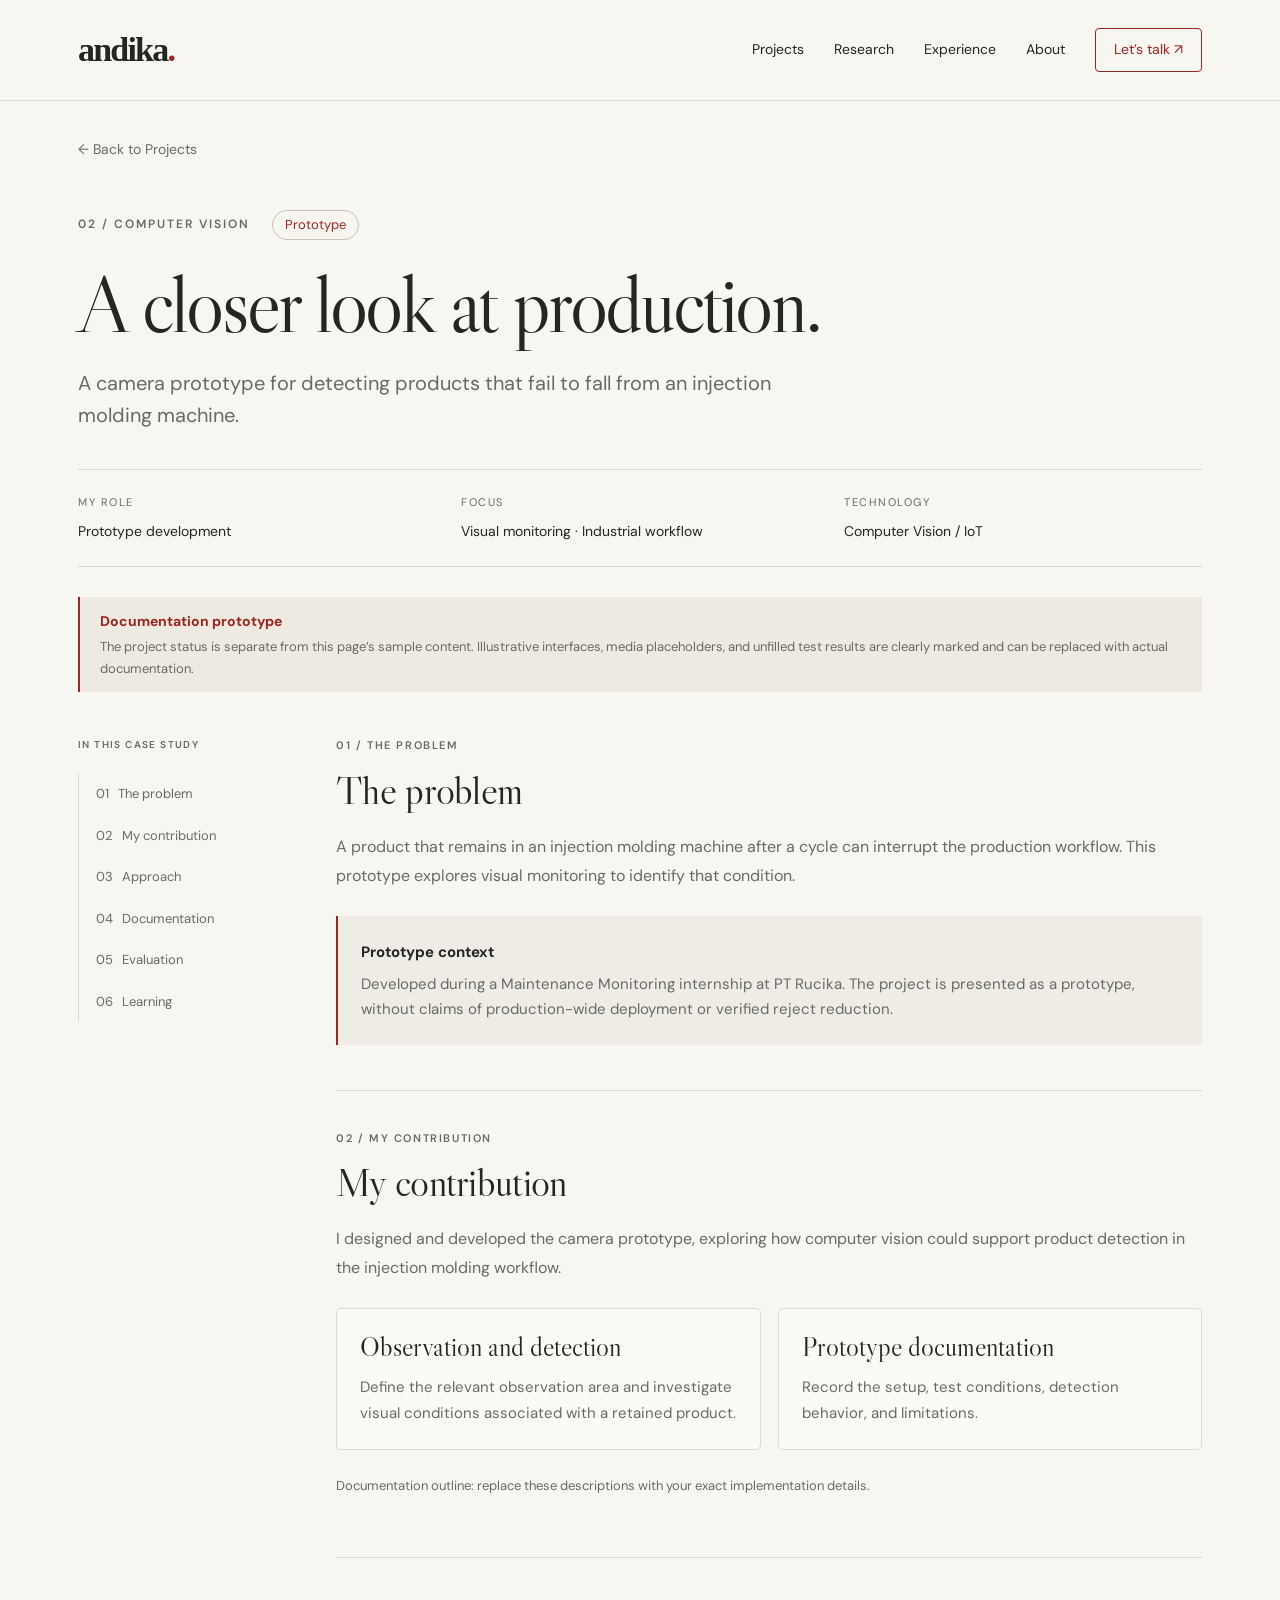
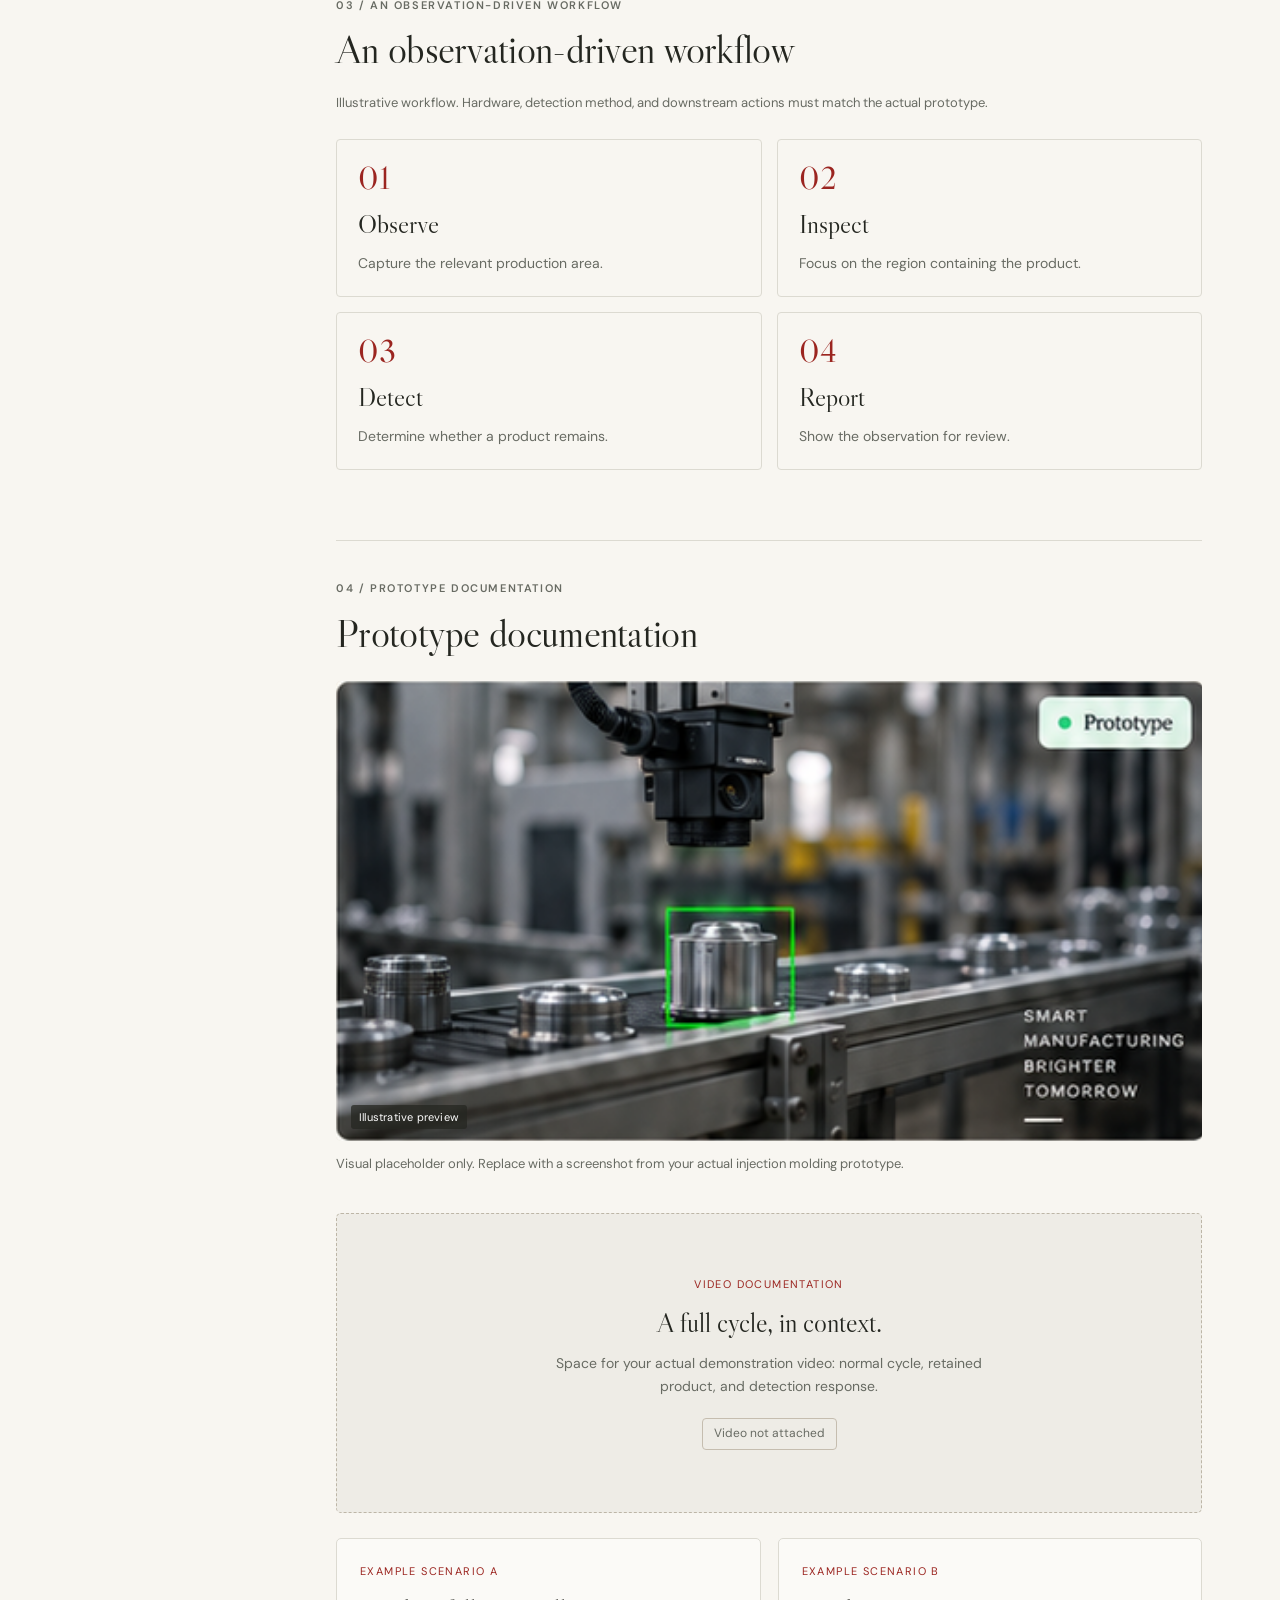
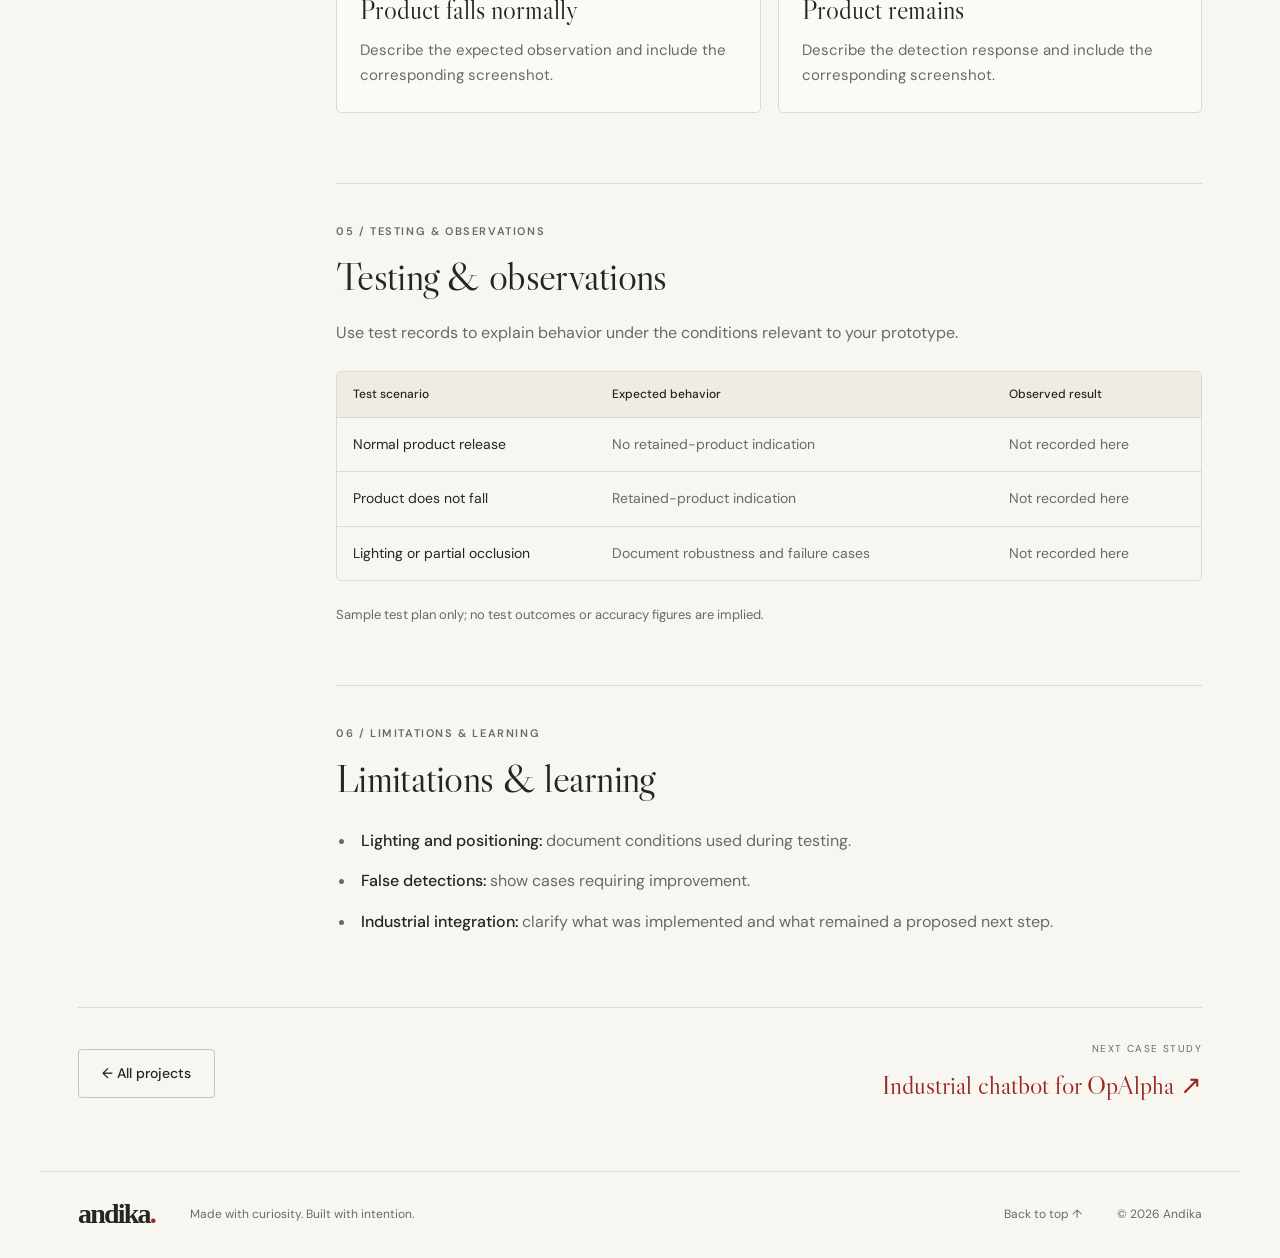
==== projects/injection-molding-vision/index.html @ 1d27e600 "first commit" ====
<!DOCTYPE html>
<html lang="en">

<head>
    <meta charset="utf-8">
    <meta name="viewport" content="width=device-width,initial-scale=1">
    <title>A closer look at production. — Andika</title>
    <meta name="description"
        content="A camera prototype for detecting products that fail to fall from an injection molding machine.">
    <meta name="theme-color" content="#f8f6f1">
    <link rel="icon" type="image/svg+xml"
        href="data:image/svg+xml,%3Csvg xmlns='http://www.w3.org/2000/svg' viewBox='0 0 40 40'%3E%3Crect width='40' height='40' rx='8' fill='%239b2520'/%3E%3Ctext x='10' y='30' font-family='Georgia' font-size='34' fill='%23fff'%3Ea%3C/text%3E%3C/svg%3E">
    <link rel="stylesheet" href="../../styles.css">
    <link rel="stylesheet" href="../../case-study.css">
    <script src="../../app.js" defer></script>
</head>

<body><a class="skip" href="#main">Skip to content</a>
    <div class="header-container" id="header-container">
        <header class="header"><a class="wordmark" href="../../index.html"
                aria-label="Andika home">andika<span>.</span></a><button class="menu-toggle" aria-expanded="false"
                aria-controls="navigation">Menu <span aria-hidden="true">☰</span></button>
            <nav id="navigation" aria-label="Main navigation"><a href="../../index.html#projects">Projects</a><a
                    href="../../index.html#research">Research</a><a href="../../index.html#experience">Experience</a><a
                    href="../../index.html#about">About</a><a class="nav-contact" href="../../index.html#contact">Let’s talk
                    ↗</a></nav>
        </header>
        <div class="scroll-progress" id="scroll-progress" aria-hidden="true"></div>
    </div>
    <main id="main">
        <div class="wrap case-hero"><a class="back-link" href="../../index.html#projects">← Back to Projects</a>
            <div class="case-category"><span class="eyebrow">02 / COMPUTER VISION</span><span
                    class="case-status">Prototype</span></div>
            <h1>A closer look at production.</h1>
            <p class="case-lead">A camera prototype for detecting products that fail to fall from an injection molding
                machine.</p>
            <dl class="case-facts">
                <div>
                    <dt>MY ROLE</dt>
                    <dd>Prototype development</dd>
                </div>
                <div>
                    <dt>FOCUS</dt>
                    <dd>Visual monitoring · Industrial workflow</dd>
                </div>
                <div>
                    <dt>TECHNOLOGY</dt>
                    <dd>Computer Vision / IoT</dd>
                </div>
            </dl>
            <aside class="prototype-notice"><strong>Documentation prototype</strong>
                <p>The project status is separate from this page’s sample content. Illustrative interfaces, media
                    placeholders, and unfilled test results are clearly marked and can be replaced with actual
                    documentation.</p>
            </aside>
        </div>
        <div class="wrap case-layout">
            <aside class="toc">
                <nav aria-label="On this page"><span class="eyebrow">IN THIS CASE STUDY</span><a href="#overview">01
                        &nbsp; The problem</a><a href="#contribution">02 &nbsp; My contribution</a><a
                        href="#approach">03 &nbsp; Approach</a><a href="#documentation">04 &nbsp; Documentation</a><a
                        href="#evaluation">05 &nbsp; Evaluation</a><a href="#learning">06 &nbsp; Learning</a></nav>
            </aside>
            <div class="case-content">
                <section class="case-section" id="overview">
                    <div class="eyebrow">01 / THE PROBLEM</div>
                    <h2>The problem</h2>
                    <p>A product that remains in an injection molding machine after a cycle can interrupt the production
                        workflow. This prototype explores visual monitoring to identify that condition.</p>
                    <div class="callout"><strong>Prototype context</strong>
                        <p>Developed during a Maintenance Monitoring internship at PT Rucika. The project is presented
                            as a prototype, without claims of production-wide deployment or verified reject reduction.
                        </p>
                    </div>
                </section>
                <section class="case-section" id="contribution">
                    <div class="eyebrow">02 / MY CONTRIBUTION</div>
                    <h2>My contribution</h2>
                    <p>I designed and developed the camera prototype, exploring how computer vision could support
                        product detection in the injection molding workflow.</p>
                    <div class="two-col">
                        <article class="note-card">
                            <h3>Observation and detection</h3>
                            <p>Define the relevant observation area and investigate visual conditions associated with a
                                retained product.</p>
                        </article>
                        <article class="note-card">
                            <h3>Prototype documentation</h3>
                            <p>Record the setup, test conditions, detection behavior, and limitations.</p>
                        </article>
                    </div>
                    <p class="sample-label">Documentation outline: replace these descriptions with your exact
                        implementation details.</p>
                </section>
                <section class="case-section" id="approach">
                    <div class="eyebrow">03 / AN OBSERVATION-DRIVEN WORKFLOW</div>
                    <h2>An observation-driven workflow</h2>
                    <p class="sample-label">Illustrative workflow. Hardware, detection method, and downstream actions
                        must match the actual prototype.</p>
                    <ol class="flow">
                        <li><span class="step-number">01</span>
                            <h3>Observe</h3>
                            <p>Capture the relevant production area.</p>
                        </li>
                        <li><span class="step-number">02</span>
                            <h3>Inspect</h3>
                            <p>Focus on the region containing the product.</p>
                        </li>
                        <li><span class="step-number">03</span>
                            <h3>Detect</h3>
                            <p>Determine whether a product remains.</p>
                        </li>
                        <li><span class="step-number">04</span>
                            <h3>Report</h3>
                            <p>Show the observation for review.</p>
                        </li>
                    </ol>
                </section>
                <section class="case-section" id="documentation">
                    <div class="eyebrow">04 / PROTOTYPE DOCUMENTATION</div>
                    <h2>Prototype documentation</h2>
                    <figure class="vision-figure">
                        <div class="project-art">
                            <div class="image-window vision-window"><img src="../../assets/project-preview.png"
                                    alt="Illustrative industrial camera scene, not the actual prototype" loading="lazy">
                            </div><span class="art-note">Illustrative preview</span>
                        </div>
                        <figcaption>Visual placeholder only. Replace with a screenshot from your actual injection
                            molding prototype.</figcaption>
                    </figure>
                    <!-- EDIT: Replace the video placeholder with <video class="actual-media" controls preload="metadata" poster="../../assets/projects/vision/poster.webp"><source src="../../assets/projects/vision/demo.mp4" type="video/mp4"></video> and a written summary. -->
                    <div class="media-placeholder video-placeholder"><span class="slot-label">VIDEO DOCUMENTATION</span>
                        <h3>A full cycle, in context.</h3>
                        <p>Space for your actual demonstration video: normal cycle, retained product, and detection
                            response.</p><span class="placeholder-state">Video not attached</span>
                    </div>
                    <div class="two-col">
                        <article class="note-card"><span class="slot-label">EXAMPLE SCENARIO A</span>
                            <h3>Product falls normally</h3>
                            <p>Describe the expected observation and include the corresponding screenshot.</p>
                        </article>
                        <article class="note-card"><span class="slot-label">EXAMPLE SCENARIO B</span>
                            <h3>Product remains</h3>
                            <p>Describe the detection response and include the corresponding screenshot.</p>
                        </article>
                    </div>
                </section>
                <section class="case-section" id="evaluation">
                    <div class="eyebrow">05 / TESTING & OBSERVATIONS</div>
                    <h2>Testing & observations</h2>
                    <p>Use test records to explain behavior under the conditions relevant to your prototype.</p>
                    <div class="table-scroll" tabindex="0" role="region" aria-label="Documentation table">
                        <table>
                            <thead>
                                <tr>
                                    <th scope="col">Test scenario</th>
                                    <th scope="col">Expected behavior</th>
                                    <th scope="col">Observed result</th>
                                </tr>
                            </thead>
                            <tbody>
                                <tr>
                                    <td>Normal product release</td>
                                    <td>No retained-product indication</td>
                                    <td>Not recorded here</td>
                                </tr>
                                <tr>
                                    <td>Product does not fall</td>
                                    <td>Retained-product indication</td>
                                    <td>Not recorded here</td>
                                </tr>
                                <tr>
                                    <td>Lighting or partial occlusion</td>
                                    <td>Document robustness and failure cases</td>
                                    <td>Not recorded here</td>
                                </tr>
                            </tbody>
                        </table>
                    </div>
                    <p class="sample-label">Sample test plan only; no test outcomes or accuracy figures are implied.</p>
                </section>
                <section class="case-section" id="learning">
                    <div class="eyebrow">06 / LIMITATIONS & LEARNING</div>
                    <h2>Limitations & learning</h2>
                    <ul class="editorial-list">
                        <li><strong>Lighting and positioning:</strong> document conditions used during testing.</li>
                        <li><strong>False detections:</strong> show cases requiring improvement.</li>
                        <li><strong>Industrial integration:</strong> clarify what was implemented and what remained a
                            proposed next step.</li>
                    </ul>
                </section>
            </div>
        </div>
        <div class="wrap">
            <div class="case-end"><a class="button secondary" href="../../index.html#projects">← All projects</a><a
                    class="next-project" href="../opalpha-chatbot/index.html"><span>NEXT CASE
                        STUDY</span><strong>Industrial chatbot for OpAlpha ↗</strong></a></div>
        </div>
    </main>
    <footer class="footer wrap"><a class="wordmark" href="../../index.html">andika<span>.</span></a>
        <p>Made with curiosity. Built with intention.</p><a href="#main">Back to top ↑</a><span>© 2026 Andika</span>
    </footer>
</body>

</html>
---- styles.css ----
@import url('https://fonts.googleapis.com/css2?family=DM+Sans:wght@400;450;500;550;600;650;700&family=Libre+Caslon+Display&display=swap');

:root {
    --bg: #f8f6f1;
    --ink: #242620;
    --muted: #686b63;
    --red: #9b2520;
    --line: #dcdad1;
    --serif: 'Libre Caslon Display', Georgia, serif;
    --sans: 'DM Sans', Arial, sans-serif;
}

* {
    box-sizing: border-box;
}

html {
    scroll-behavior: smooth;
    scroll-padding-top: 110px;
}

body {
    margin: 0;
    background: var(--bg);
    color: var(--ink);
    font-family: var(--sans);
    font-size: 16px;
    line-height: 1.65;
}

a {
    color: inherit;
    text-decoration: none;
}

button {
    font: inherit;
    color: inherit;
    cursor: pointer;
}

button,
a {
    -webkit-tap-highlight-color: transparent;
}

button:focus-visible,
a:focus-visible {
    outline: 2px solid var(--red);
    outline-offset: 6px;
}

button:disabled {
    cursor: default;
}

::selection {
    background: #ead0c8;
}

.wrap,
.header {
    max-width: 1200px;
    margin: auto;
    padding-left: 38px;
    padding-right: 38px;
}

.header-container {
    position: sticky;
    top: 0;
    z-index: 100;
    width: 100%;
    background: rgba(248, 246, 241, 0.92);
    backdrop-filter: blur(16px);
    -webkit-backdrop-filter: blur(16px);
    border-bottom: 1px solid var(--line);
    transition: background-color 0.3s ease, box-shadow 0.3s ease;
}

.header-container.is-scrolled {
    background: rgba(248, 246, 241, 0.97);
    box-shadow: 0 4px 20px rgba(36, 38, 32, 0.05);
}

.scroll-progress {
    position: absolute;
    bottom: -1px;
    left: 0;
    height: 2px;
    background: var(--red);
    width: 0%;
    transition: width 0.1s cubic-bezier(0.1, 0.9, 0.2, 1);
    pointer-events: none;
    z-index: 101;
}

.header {
    height: 100px;
    display: flex;
    align-items: center;
    justify-content: space-between;
}

.wordmark {
    font-family: Georgia, serif;
    font-weight: 700;
    font-size: 34px;
    line-height: 1;
    letter-spacing: -1.8px;
    transition: opacity 0.2s ease;
}

.wordmark:hover {
    opacity: 0.85;
}

.wordmark span {
    color: var(--red);
}

nav {
    display: flex;
    align-items: center;
    gap: 30px;
    font-size: 14px;
}

nav a {
    position: relative;
    transition: color 0.25s ease;
}

nav a:not(.nav-contact)::after {
    content: '';
    position: absolute;
    bottom: -6px;
    left: 0;
    width: 0;
    height: 2px;
    background: var(--red);
    transition: width 0.3s cubic-bezier(0.16, 1, 0.3, 1);
    pointer-events: none;
}

nav a:not(.nav-contact):hover,
nav a:not(.nav-contact).active {
    color: var(--red);
}

nav a:not(.nav-contact):hover::after,
nav a:not(.nav-contact).active::after {
    width: 100%;
}

.nav-contact {
    border: 1px solid var(--red);
    color: var(--red);
    padding: 9px 18px;
    border-radius: 4px;
    transition: background-color 0.25s ease, color 0.25s ease, transform 0.2s ease;
}

.nav-contact:hover {
    background: rgba(155, 37, 32, 0.08);
}

.nav-contact.active {
    background: var(--red);
    color: #fff;
}

.nav-contact span {
    margin-left: 15px;
    display: inline-block;
    transition: transform 0.2s ease;
}

.nav-contact:hover span {
    transform: translate(2px, -2px);
}

.menu-toggle {
    display: none;
}

.hero {
    padding-top: 90px;
    padding-bottom: 0;
    position: relative;
    overflow: hidden;
}

.hero::before {
    content: '';
    position: absolute;
    top: -20%;
    right: -10%;
    width: 650px;
    height: 650px;
    background: radial-gradient(circle, rgba(155, 37, 32, 0.045) 0%, rgba(240, 236, 226, 0.45) 45%, transparent 70%);
    filter: blur(45px);
    pointer-events: none;
    z-index: -1;
    animation: ambientFloat 14s ease-in-out infinite alternate;
}

@keyframes ambientFloat {
    0% {
        transform: translate(0, 0) scale(1);
    }
    50% {
        transform: translate(-35px, 25px) scale(1.08);
    }
    100% {
        transform: translate(25px, -20px) scale(0.95);
    }
}

.eyebrow {
    font-size: 12px;
    font-weight: 600;
    letter-spacing: 2px;
    display: flex;
    align-items: center;
    gap: 20px;
    line-height: 1.6;
    color: var(--muted);
}

.eyebrow i {
    display: block;
    width: 0;
    height: 1px;
    background: var(--red);
    transition: width 0.8s cubic-bezier(0.16, 1, 0.3, 1) 0.15s;
}

.hero .eyebrow i,
.is-visible .eyebrow i,
.section-arrived .eyebrow i {
    width: 65px;
}

@keyframes heroEntrance {
    from {
        opacity: 0;
        transform: translateY(18px);
    }
    to {
        opacity: 1;
        transform: translateY(0);
    }
}

.hero .eyebrow {
    animation: heroEntrance 0.75s cubic-bezier(0.16, 1, 0.3, 1) 0.05s both;
}

.hero h1 {
    animation: heroEntrance 0.85s cubic-bezier(0.16, 1, 0.3, 1) 0.15s both;
}

.hero .intro {
    animation: heroEntrance 0.85s cubic-bezier(0.16, 1, 0.3, 1) 0.28s both;
}

.hero .hero-actions {
    animation: heroEntrance 0.85s cubic-bezier(0.16, 1, 0.3, 1) 0.38s both;
}

.hero .hero-foot {
    animation: heroEntrance 0.85s cubic-bezier(0.16, 1, 0.3, 1) 0.48s both;
}

h1,
h2,
h3,
p {
    margin: 0;
}

h1,
h2,
h3 {
    font-family: var(--serif);
    font-weight: 400;
    line-height: 1.05;
}

h1 {
    font-size: clamp(56px, 6.9vw, 88px);
    letter-spacing: -2.7px;
    margin: 25px 0 24px;
}

em {
    font-style: normal;
    color: var(--red);
}

.intro {
    font-size: 19px;
    color: var(--muted);
    line-height: 1.65;
    max-width: 630px;
}

.hero-actions {
    display: flex;
    gap: 15px;
    margin-top: 31px;
}

.button {
    display: inline-flex;
    justify-content: center;
    align-items: center;
    gap: 29px;
    min-height: 49px;
    padding: 10px 23px;
    border-radius: 4px;
    font-size: 14px;
    font-weight: 500;
    transition: background 0.18s, transform 0.18s, box-shadow 0.25s ease;
    border: 1px solid var(--red);
}

.button span {
    display: inline-block;
    transition: transform 0.25s cubic-bezier(0.16, 1, 0.3, 1);
}

.button:hover span {
    transform: translate(3px, -3px);
}

.primary {
    color: #fff;
    background: var(--red);
}

.primary:hover {
    background: #7d1b17;
    transform: translateY(-2px);
    box-shadow: 0 8px 24px rgba(155, 37, 32, 0.3);
}

.secondary {
    border-color: #c7c4b9;
    background: transparent;
}

.secondary:hover {
    background: #eeebe3;
}

.hero-foot {
    display: flex;
    align-items: center;
    justify-content: space-between;
    font-size: 12px;
    color: var(--muted);
    border-bottom: 1px solid var(--line);
    margin-top: 78px;
    padding-bottom: 21px;
    gap: 20px;
}

.hero-foot b {
    color: var(--red);
    padding: 0 10px;
}

.hero-foot a {
    color: var(--ink);
}

.scroll-explore {
    display: inline-flex;
    align-items: center;
    gap: 6px;
    transition: opacity 0.35s ease, color 0.2s ease;
}

.scroll-explore:hover {
    color: var(--red);
}

.explore-arrow {
    display: inline-block;
    animation: exploreBob 2s cubic-bezier(0.4, 0, 0.2, 1) infinite;
}

@keyframes exploreBob {
    0%, 100% {
        transform: translateY(0);
    }
    50% {
        transform: translateY(4px);
    }
}

.scroll-explore.is-hidden {
    opacity: 0;
    pointer-events: none;
}

.section {
    padding-top: 82px;
    padding-bottom: 82px;
    transition: background-color 0.4s ease;
}

/* Scroll Reveal & Section Transitions */
.reveal-init .reveal-section {
    opacity: 0;
    transform: translateY(28px);
    transition: opacity 0.8s cubic-bezier(0.16, 1, 0.3, 1),
                transform 0.8s cubic-bezier(0.16, 1, 0.3, 1);
    will-change: opacity, transform;
}

.reveal-init .reveal-section.is-visible {
    opacity: 1;
    transform: translateY(0);
}

.reveal-init .reveal-item {
    opacity: 0;
    transform: translateY(22px);
    transition: opacity 0.75s cubic-bezier(0.16, 1, 0.3, 1),
                transform 0.75s cubic-bezier(0.16, 1, 0.3, 1);
    will-change: opacity, transform;
}

.reveal-init .is-visible .reveal-item,
.reveal-init .reveal-item.is-visible {
    opacity: 1;
    transform: translateY(0);
}

.reveal-init .delay-1 { transition-delay: 0.08s; }
.reveal-init .delay-2 { transition-delay: 0.16s; }
.reveal-init .delay-3 { transition-delay: 0.24s; }
.reveal-init .delay-4 { transition-delay: 0.32s; }
.reveal-init .delay-5 { transition-delay: 0.40s; }

/* Section Arrival Highlight Animation */
@keyframes sectionTargetPulse {
    0% {
        box-shadow: 0 0 0 0 rgba(155, 37, 32, 0.2);
    }
    30% {
        box-shadow: 0 0 0 10px rgba(155, 37, 32, 0.08);
    }
    100% {
        box-shadow: 0 0 0 20px transparent;
    }
}

.section-arrived {
    animation: sectionTargetPulse 1.2s cubic-bezier(0.16, 1, 0.3, 1) forwards;
    border-radius: 8px;
}

.section-arrived .section-heading h2 {
    animation: headingGlow 1.2s cubic-bezier(0.16, 1, 0.3, 1) forwards;
}

@keyframes headingGlow {
    0% {
        color: var(--red);
    }
    100% {
        color: inherit;
    }
}

.section-heading {
    display: flex;
    justify-content: space-between;
    align-items: flex-end;
    gap: 30px;
    margin-bottom: 30px;
}

.section-heading .eyebrow {
    margin-bottom: 13px;
}

.section-heading h2 {
    font-size: 46px;
    letter-spacing: -0.8px;
    transition: color 0.3s ease;
}

.section-heading > p {
    font-size: 14px;
    color: var(--muted);
    line-height: 1.65;
}

.project {
    border: 1px solid #d6d3c9;
    border-radius: 7px;
    overflow: hidden;
    background: #fbfaf7;
    transition: transform 0.35s cubic-bezier(0.16, 1, 0.3, 1),
                box-shadow 0.35s cubic-bezier(0.16, 1, 0.3, 1),
                border-color 0.25s ease;
    transform-style: preserve-3d;
    will-change: transform;
}

.project:hover {
    box-shadow: 0 16px 36px rgba(36, 38, 32, 0.09);
    border-color: #beb8ab;
}

.featured {
    display: grid;
    grid-template-columns: 1.2fr 1fr;
    min-height: 370px;
}

.project-art {
    position: relative;
    background: #e9e4d9;
    overflow: hidden;
}

.featured .project-art {
    min-height: 100%;
}

.image-window {
    position: relative;
    overflow: hidden;
    width: 100%;
    height: 100%;
}

.image-window img {
    position: absolute;
    max-width: none;
    display: block;
}

.story-window {
    aspect-ratio: 577/257;
}

.story-window img {
    width: 189.43%;
    left: -9.53%;
    top: -202.72%;
}

.featured .story-window {
    height: 100%;
    aspect-ratio: auto;
}

.featured .story-window img {
    height: 560%;
    width: auto;
    left: 50%;
    transform: translateX(-52.7%);
    top: -202.72%;
}

.vision-window {
    aspect-ratio: 469/249;
}

.vision-window img {
    width: 233.05%;
    left: -119.4%;
    top: -320.08%;
}

.art-note {
    position: absolute;
    left: 15px;
    bottom: 12px;
    padding: 3px 8px;
    border-radius: 3px;
    background: #242620b8;
    color: #fff;
    font-size: 11px;
    letter-spacing: 0.2px;
}

.project-content {
    padding: 28px;
}

.featured .project-content {
    padding: 40px;
    display: flex;
    flex-direction: column;
    align-items: flex-start;
    justify-content: center;
}

.project-content .eyebrow {
    font-size: 11px;
    letter-spacing: 1.7px;
}

.project h3 {
    font-size: 34px;
    letter-spacing: -0.7px;
    margin: 15px 0 12px;
}

.featured h3 {
    font-size: 52px;
    line-height: 0.99;
    margin: 18px 0;
}

.project p {
    font-size: 15px;
    color: var(--muted);
    line-height: 1.65;
}

.tags {
    display: flex;
    gap: 7px;
    flex-wrap: wrap;
}

.tags span {
    border: 1px solid var(--line);
    border-radius: 20px;
    font-size: 12px;
    padding: 3px 11px;
    white-space: normal;
    transition: border-color 0.2s ease, background-color 0.2s ease, color 0.2s ease, transform 0.2s ease;
}

.tags span:hover {
    border-color: var(--red);
    color: var(--red);
    background: rgba(155, 37, 32, 0.04);
    transform: translateY(-1px);
}

.featured .tags {
    margin-top: 23px;
}

.text-link {
    display: inline-flex;
    align-items: center;
    gap: 24px;
    color: var(--red);
    font-weight: 500;
    font-size: 14px;
    border: 0;
    padding: 0;
    background: none;
    transition: color 0.2s ease;
}

.text-link span {
    display: inline-block;
    transition: transform 0.25s cubic-bezier(0.16, 1, 0.3, 1);
}

.text-link:hover span {
    transform: translate(3px, -3px);
}

.text-link:hover {
    text-decoration: underline;
    text-underline-offset: 5px;
}

.featured .text-link {
    margin-top: 30px;
}

.project-grid {
    display: grid;
    grid-template-columns: 1fr 1fr;
    gap: 20px;
    margin-top: 20px;
}

.project-grid .project {
    display: flex;
    flex-direction: column;
}

.project-grid .project-art,
.chat-preview {
    height: 260px;
}

.project-grid .project-content {
    flex: 1;
    display: flex;
    flex-direction: column;
}

.project-grid h3 {
    font-size: 32px;
}

.card-bottom {
    display: flex;
    align-items: center;
    justify-content: space-between;
    gap: 10px;
    margin-top: auto;
    padding-top: 22px;
    flex-wrap: wrap;
    row-gap: 15px;
}

.card-bottom .text-link {
    white-space: nowrap;
    font-size: 13px;
}

.badge {
    position: absolute;
    top: 16px;
    right: 16px;
    background: var(--bg);
    border-radius: 4px;
    padding: 4px 11px;
    font-size: 12px;
}

.icon-link {
    background: none;
    border: 1px solid var(--line);
    border-radius: 50%;
    width: 35px;
    height: 35px;
    color: var(--red);
    font-size: 22px;
    flex-shrink: 0;
    transition: background 0.2s ease;
}

.icon-link:hover {
    background: #eee9df;
}

.chat-preview {
    background: #eeebe4;
    padding: 27px;
    display: flex;
    flex-direction: column;
}

.chat-header {
    display: flex;
    gap: 9px;
    align-items: center;
    font-size: 12px;
}

.mini-mark {
    font: 700 22px Georgia, serif;
    color: var(--red);
}

.planned-pill {
    margin-left: auto;
    border: 1px solid #c9c4b9;
    padding: 1px 8px;
    border-radius: 4px;
    font-size: 11px;
    color: var(--muted);
}

.chat-question {
    align-self: flex-end;
    background: var(--red);
    color: white;
    border-radius: 8px 8px 2px 8px;
    padding: 10px 14px;
    font-size: 13px;
    margin-top: 25px;
}

.chat-answer {
    display: flex;
    gap: 12px;
    margin-top: 15px;
    align-items: flex-start;
}

.chat-answer p {
    background: #faf9f5;
    font-size: 13px;
    padding: 10px 12px;
    border-radius: 2px 8px 8px 8px;
    color: var(--muted);
}

.chat-bottom {
    font-size: 12px;
    color: var(--muted);
    border-top: 1px solid #d6d0c6;
    margin-top: auto;
    padding-top: 13px;
    display: flex;
    justify-content: space-between;
}

.coming-soon {
    font-size: 12px;
    color: var(--muted);
}

/* OpAlpha card specifics & micro-interactions */
.opalpha-card {
    cursor: pointer;
}

.opalpha-card .mini-mark {
    font: 600 15px var(--sans);
}

.opalpha-card .chat-question {
    transition: transform 0.3s cubic-bezier(0.16, 1, 0.3, 1);
}

.opalpha-card:hover .chat-question {
    transform: translateY(-2px);
}

.opalpha-card .chat-answer p {
    transition: transform 0.35s cubic-bezier(0.16, 1, 0.3, 1) 0.05s,
                box-shadow 0.35s ease 0.05s,
                background-color 0.3s ease;
}

.opalpha-card:hover .chat-answer p {
    transform: translateY(-2px);
    box-shadow: 0 4px 14px rgba(36, 38, 32, 0.07);
    background: #fff;
}

.opalpha-card .chat-answer small {
    font-size: 10px;
}

.opalpha-card .chat-bottom {
    font-size: 10px;
}

.opalpha-card .chat-header {
    gap: 7px;
}

.opalpha-card .planned-pill {
    font-size: 10px;
    transition: background-color 0.2s ease, border-color 0.2s ease, color 0.2s ease;
}

.opalpha-card:hover .planned-pill {
    background: rgba(155, 37, 32, 0.08);
    border-color: var(--red);
    color: var(--red);
}

.opalpha-card .chat-header > span:nth-child(2) {
    font-size: 11px;
}

.research-section {
    background: #eeece5;
    border-top: 1px solid var(--line);
    border-bottom: 1px solid var(--line);
}

.count-label {
    font-size: 12px;
    color: var(--muted);
    border: 1px solid #cbc7bb;
    padding: 4px 12px;
    border-radius: 20px;
}

.paper {
    display: flex;
    gap: 36px;
    margin-top: 38px;
    transition: transform 0.3s cubic-bezier(0.16, 1, 0.3, 1);
}

.paper:hover {
    transform: translateY(-2px);
}

.paper-index {
    font: 54px var(--serif);
    color: var(--red);
    width: 82px;
    flex-shrink: 0;
    border-right: 1px solid #d3cec3;
}

.paper-index span {
    display: block;
    font: 12px var(--sans);
    color: var(--muted);
    margin-top: 12px;
    letter-spacing: 1px;
}

.paper-content {
    flex: 1;
    min-width: 0;
}

.paper-meta {
    color: var(--red);
    font-size: 14px;
    font-weight: 600;
    display: flex;
    gap: 22px;
    align-items: center;
}

.paper-meta span {
    font-size: 10px;
    letter-spacing: 1.6px;
    color: var(--muted);
    font-weight: 400;
}

.paper h3 {
    font-size: 35px;
    line-height: 1.17;
    max-width: 830px;
    margin: 16px 0;
}

.authors {
    font-size: 13px;
    color: var(--muted);
}

.authors strong {
    font-weight: 500;
    color: var(--ink);
}

.contribution {
    margin: 25px 0;
    display: flex;
    gap: 25px;
    padding-left: 20px;
    position: relative;
}

.contribution::before {
    content: '';
    position: absolute;
    left: 0;
    top: 0;
    width: 2px;
    height: 0;
    background: var(--red);
    transition: height 0.85s cubic-bezier(0.16, 1, 0.3, 1) 0.25s;
}

.is-visible .contribution::before {
    height: 100%;
}

.contribution > span {
    font-size: 10px;
    letter-spacing: 1.5px;
    color: var(--red);
    flex-shrink: 0;
    padding-top: 4px;
}

.contribution p {
    font-size: 14px;
    color: var(--muted);
    max-width: 600px;
}

.paper-bottom {
    display: flex;
    justify-content: space-between;
    gap: 24px;
    align-items: center;
}

.paper-bottom .text-link {
    font-size: 13px;
    white-space: nowrap;
}

.experience-list {
    border-top: 1px solid var(--line);
    margin-top: 38px;
}

.experience-row {
    display: grid;
    grid-template-columns: 1fr 2fr 35px;
    gap: 35px;
    padding: 29px 0;
    border-bottom: 1px solid var(--line);
    transition: background-color 0.25s ease, padding 0.25s ease;
}

.experience-row:hover {
    background-color: rgba(155, 37, 32, 0.02);
    padding-left: 12px;
    padding-right: 12px;
    border-radius: 4px;
}

.experience-place {
    font-size: 16px;
    font-weight: 600;
}

.experience-place > span {
    display: block;
    color: var(--muted);
    font-size: 11px;
    letter-spacing: 1.2px;
    margin-top: 7px;
    font-weight: 400;
}

.experience-detail h3 {
    font-size: 28px;
    margin-bottom: 10px;
    transition: color 0.25s ease;
}

.experience-row:hover .experience-detail h3 {
    color: var(--red);
}

.experience-detail p {
    font-size: 14px;
    color: var(--muted);
    max-width: 650px;
}

.experience-detail .tags {
    margin-top: 15px;
}

.row-number {
    color: #a6a397;
    font-size: 12px;
    text-align: right;
    transition: transform 0.25s ease, color 0.25s ease;
}

.experience-row:hover .row-number {
    transform: translateX(4px);
    color: var(--red);
}

.about-section {
    background: #f0eee7;
    border-top: 1px solid var(--line);
    border-bottom: 1px solid var(--line);
}

.about-grid {
    display: grid;
    grid-template-columns: 0.9fr 1.3fr;
    gap: 65px;
}

.about-grid h2 {
    font-size: 60px;
    letter-spacing: -1.3px;
    margin-top: 22px;
}

.about-copy > p {
    font-size: 16px;
    color: var(--muted);
    margin-bottom: 17px;
}

.about-copy strong {
    font-weight: 550;
    color: var(--ink);
}

.education {
    display: flex;
    align-items: center;
    gap: 18px;
    border-top: 1px solid #d7d3c8;
    padding-top: 25px;
    margin-top: 28px;
}

.education-icon {
    font-size: 25px;
    color: var(--red);
}

.education strong {
    font-size: 14px;
}

.education span:not(.education-icon) {
    display: block;
    font-size: 12px;
    color: var(--muted);
}

.gpa {
    margin-left: auto;
    text-align: right;
}

.gpa strong {
    font-size: 22px;
    display: flex;
    align-items: baseline;
    gap: 3px;
}

.gpa-counter {
    font-variant-numeric: tabular-nums;
    display: inline-block;
    min-width: 2.2ch;
}

.gpa strong span {
    font-size: 12px;
}

.skills-heading {
    border-top: 1px solid #d7d3c8;
    padding-top: 28px;
    margin-top: 58px;
    font-size: 11px;
    letter-spacing: 1.8px;
    display: flex;
    justify-content: space-between;
    color: var(--muted);
}

.skills-heading span {
    letter-spacing: 0;
    font-size: 13px;
}

.skills-grid {
    display: grid;
    grid-template-columns: repeat(3, 1fr);
    gap: 35px;
    margin-top: 30px;
}

.skills-grid > div {
    position: relative;
    padding-left: 30px;
    border-left: 1px solid #d5cec1;
}

.skills-grid > div:first-child {
    padding-left: 0;
    border: 0;
}

.skill-number {
    font-size: 11px;
    color: var(--red);
}

.skills-grid h3 {
    font-size: 25px;
    margin: 11px 0;
}

.skills-grid p {
    font-size: 14px;
    color: var(--muted);
    line-height: 1.9;
}

.contact {
    padding-top: 83px;
    padding-bottom: 88px;
}

.contact-grid {
    display: flex;
    align-items: center;
    justify-content: space-between;
    gap: 35px;
}

.contact h2 {
    font-size: 64px;
    letter-spacing: -1.3px;
    margin-top: 18px;
}

.contact p {
    font-size: 14px;
    color: var(--muted);
    margin-top: 20px;
}

.contact .button {
    flex-shrink: 0;
}

.footer {
    border-top: 1px solid var(--line);
    padding-top: 28px;
    padding-bottom: 30px;
    display: flex;
    align-items: center;
    gap: 35px;
    font-size: 12px;
    color: var(--muted);
}

.footer .wordmark {
    font-size: 28px;
    color: var(--ink);
}

.footer p {
    flex: 1;
}

.skip {
    position: fixed;
    left: 10px;
    top: -70px;
    z-index: 50;
    background: var(--red);
    color: white;
    padding: 10px 20px;
}

.skip:focus {
    top: 10px;
}

@media (min-width: 1500px) {
    .wrap,
    .header {
        max-width: 1280px;
    }

    .hero {
        padding-top: 100px;
    }
}

@media (max-width: 900px) {
    .wrap,
    .header {
        padding-left: 25px;
        padding-right: 25px;
    }

    .header {
        height: 85px;
    }

    nav {
        gap: 19px;
    }

    .hero {
        padding-top: 65px;
    }

    .hero-foot span:nth-child(2) {
        display: none;
    }

    .featured {
        grid-template-columns: 1fr 1fr;
    }

    .featured .project-content {
        padding: 28px;
    }

    .featured h3 {
        font-size: 45px;
    }

    .project-grid .project-art,
    .chat-preview {
        height: 230px;
    }

    .chat-preview {
        padding: 18px;
    }

    .chat-header {
        font-size: 10px;
    }

    .chat-question,
    .chat-answer p {
        font-size: 11px;
    }

    .paper-bottom {
        align-items: flex-start;
        flex-direction: column;
    }

    .about-grid {
        gap: 35px;
    }

    .about-grid h2 {
        font-size: 50px;
    }

    .contact h2 {
        font-size: 51px;
    }

    .contact-grid {
        align-items: flex-start;
        flex-direction: column;
    }

    .section-heading h2 {
        font-size: 40px;
    }

    .project-grid h3 {
        font-size: 28px;
    }
}

@media (max-width: 650px) {
    html {
        scroll-padding-top: 88px;
    }

    .wrap,
    .header {
        padding-left: 22px;
        padding-right: 22px;
    }

    .header {
        height: 78px;
        position: relative;
    }

    .wordmark {
        font-size: 31px;
    }

    .menu-toggle {
        display: flex;
        gap: 12px;
        align-items: center;
        border: 0;
        background: transparent;
        font-size: 14px;
        padding: 10px 0 10px 15px;
    }

    .header nav {
        display: none;
        position: absolute;
        left: 0;
        right: 0;
        top: 77px;
        background: var(--bg);
        padding: 20px 22px;
        border-bottom: 1px solid var(--line);
        z-index: 10;
        box-shadow: 0 16px 20px #2426200a;
    }

    .header nav.open {
        display: flex;
        align-items: stretch;
        flex-direction: column;
        gap: 8px;
    }

    .header nav a {
        padding: 11px;
    }

    .nav-contact {
        text-align: center;
    }

    .hero {
        padding-top: 55px;
    }

    .eyebrow {
        font-size: 10px;
        letter-spacing: 1.7px;
    }

    h1 {
        font-size: 54px;
        letter-spacing: -1.9px;
        line-height: 1.04;
        margin: 24px 0;
    }

    .intro {
        font-size: 16px;
    }

    .desktop-break {
        display: none;
    }

    .hero-actions {
        gap: 10px;
    }

    .button {
        font-size: 12px;
        padding: 11px 16px;
        gap: 18px;
        min-height: 47px;
    }

    .hero-foot {
        margin-top: 48px;
        font-size: 11px;
    }

    .section {
        padding-top: 55px;
        padding-bottom: 55px;
    }

    .section-heading {
        align-items: flex-start;
        flex-direction: column;
        gap: 16px;
        margin-bottom: 25px;
    }

    .section-heading h2 {
        font-size: 37px;
    }

    .section-heading > p {
        font-size: 13px;
    }

    .section-heading > p br {
        display: none;
    }

    .featured {
        grid-template-columns: 1fr;
    }

    .featured .project-art {
        height: 250px;
        min-height: 0;
    }

    .featured .project-content {
        padding: 27px;
    }

    .featured h3 {
        font-size: 43px;
    }

    .featured h3 br {
        display: none;
    }

    .featured .tags {
        margin-top: 18px;
    }

    .featured .text-link {
        margin-top: 24px;
    }

    .project-grid {
        grid-template-columns: 1fr;
        gap: 18px;
        margin-top: 18px;
    }

    .project-grid .project-art {
        height: auto;
    }

    .project-grid .image-window {
        height: auto;
    }

    .project-content {
        padding: 25px;
    }

    .project-grid h3 {
        font-size: 32px;
    }

    .project-grid .project-art,
    .chat-preview {
        height: 230px;
    }

    .chat-preview {
        padding: 23px;
    }

    .chat-header {
        font-size: 12px;
    }

    .chat-question,
    .chat-answer p {
        font-size: 12px;
    }

    .paper {
        gap: 17px;
        margin-top: 25px;
    }

    .paper-index {
        width: 38px;
        font-size: 33px;
    }

    .paper-index span {
        font-size: 10px;
    }

    .paper-meta {
        flex-wrap: wrap;
        gap: 8px;
    }

    .paper h3 {
        font-size: 29px;
    }

    .authors {
        font-size: 12px;
    }

    .contribution {
        display: block;
        padding-left: 13px;
    }

    .contribution p {
        margin-top: 8px;
        font-size: 13px;
    }

    .paper .tags span {
        font-size: 10px;
    }

    .experience-row {
        grid-template-columns: 1fr;
        gap: 16px;
        position: relative;
        padding: 27px 0;
    }

    .experience-place {
        font-size: 14px;
    }

    .experience-place > span {
        display: inline;
        margin-left: 13px;
        font-size: 10px;
    }

    .experience-detail h3 {
        font-size: 28px;
    }

    .row-number {
        position: absolute;
        right: 0;
        top: 29px;
        display: none;
    }

    .about-grid {
        grid-template-columns: 1fr;
        gap: 24px;
    }

    .about-grid h2 {
        font-size: 51px;
    }

    .about-copy > p {
        font-size: 15px;
    }

    .education {
        gap: 12px;
    }

    .education strong {
        font-size: 13px;
    }

    .education span:not(.education-icon) {
        font-size: 10px;
    }

    .gpa strong {
        font-size: 19px;
    }

    .skills-heading {
        display: block;
        margin-top: 35px;
    }

    .skills-heading span {
        display: block;
        margin-top: 8px;
        font-size: 12px;
    }

    .skills-grid {
        grid-template-columns: 1fr;
        gap: 25px;
    }

    .skills-grid > div {
        border-left: 0;
        border-top: 1px solid var(--line);
        padding: 20px 0 0;
    }

    .skills-grid h3 {
        font-size: 27px;
    }

    .skills-grid > div:first-child {
        padding: 0;
    }

    .contact h2 {
        font-size: 48px;
    }

    .contact p {
        font-size: 13px;
    }

    .footer {
        flex-wrap: wrap;
        gap: 20px;
        font-size: 11px;
    }

    .footer p {
        flex-basis: 65%;
        font-size: 10px;
    }

    .footer > a:not(.wordmark) {
        margin-right: auto;
    }

    .count-label {
        font-size: 11px;
    }

    .planned-pill {
        font-size: 10px;
    }

    .floating-top {
        bottom: 20px;
        right: 20px;
        width: 40px;
        height: 40px;
    }
}

/* Floating Back to Top Button */
.floating-top {
    position: fixed;
    bottom: 32px;
    right: 32px;
    width: 44px;
    height: 44px;
    border-radius: 50%;
    background: var(--surface);
    border: 1px solid var(--line);
    color: var(--ink);
    font-size: 18px;
    font-family: inherit;
    cursor: pointer;
    display: flex;
    align-items: center;
    justify-content: center;
    box-shadow: 0 4px 16px rgba(0, 0, 0, 0.08);
    opacity: 0;
    visibility: hidden;
    transform: translateY(12px) scale(0.9);
    transition: opacity 0.3s cubic-bezier(0.16, 1, 0.3, 1),
                visibility 0.3s cubic-bezier(0.16, 1, 0.3, 1),
                transform 0.3s cubic-bezier(0.16, 1, 0.3, 1),
                background-color 0.2s ease,
                border-color 0.2s ease,
                color 0.2s ease,
                box-shadow 0.2s ease;
    z-index: 90;
}

.floating-top.is-visible {
    opacity: 1;
    visibility: visible;
    transform: translateY(0) scale(1);
}

.floating-top:hover {
    background: var(--red);
    border-color: var(--red);
    color: #ffffff;
    transform: translateY(-2px) scale(1.06);
    box-shadow: 0 6px 20px rgba(155, 37, 32, 0.25);
}

.floating-top:active {
    transform: translateY(0) scale(0.98);
}

@media (prefers-reduced-motion: reduce) {
    html {
        scroll-behavior: auto;
    }

    *,
    *::before,
    *::after {
        animation: none !important;
        transition: none !important;
        scroll-behavior: auto !important;
    }

    .reveal-init .reveal-section,
    .reveal-init .reveal-item {
        opacity: 1 !important;
        transform: none !important;
    }

    .eyebrow i {
        width: 65px !important;
    }

    .contribution::before {
        height: 100% !important;
    }
}

.featured .story-window img {
    top: 0;
    transform: translate(-31.43%, -36.2057%);
    transition: transform 0.65s cubic-bezier(0.16, 1, 0.3, 1);
}

.featured:hover .story-window img {
    transform: translate(-31.43%, -36.2057%) scale(1.04);
}

.vision-window img {
    top: 0;
    transform: translateY(-55.3857%);
    transition: transform 0.65s cubic-bezier(0.16, 1, 0.3, 1);
}

.project:hover .vision-window img {
    transform: translateY(-55.3857%) scale(1.04);
}
---- case-study.css ----
/* Shared case-study layout. Edit this file to style all three project pages. */
.case-hero {
    padding-top: 35px;
    padding-bottom: 45px
}

.back-link {
    display: inline-block;
    font-size: 14px;
    color: var(--muted);
    margin-bottom: 49px
}

.back-link:hover {
    color: var(--red)
}

.case-category {
    display: flex;
    gap: 22px;
    align-items: center
}

.case-status {
    font-size: 13px;
    padding: 3px 12px;
    border: 1px solid #c7c2b4;
    border-radius: 20px;
    color: var(--red)
}

.case-hero h1 {
    font-size: clamp(48px, 6.5vw, 80px);
    max-width: 930px;
    margin: 23px 0;
    line-height: 1.02
}

.case-lead {
    font-size: 20px;
    line-height: 1.6;
    max-width: 760px;
    color: var(--muted)
}

.case-facts {
    margin: 38px 0 30px;
    padding: 23px 0;
    border-top: 1px solid var(--line);
    border-bottom: 1px solid var(--line);
    display: grid;
    grid-template-columns: repeat(3, 1fr);
    gap: 25px
}

.case-facts dt {
    font-size: 11px;
    letter-spacing: 1.5px;
    color: var(--muted);
    margin-bottom: 9px
}

.case-facts dd {
    margin: 0;
    font-size: 14px
}

.prototype-notice {
    border-left: 2px solid var(--red);
    padding: 13px 20px;
    background: #eeeae1;
    color: var(--muted);
    font-size: 13px
}

.prototype-notice strong {
    display: block;
    color: var(--red);
    font-size: 14px;
    margin-bottom: 3px
}

.case-layout {
    display: grid;
    grid-template-columns: 205px minmax(0, 1fr);
    gap: 53px;
    align-items: start
}

.toc {
    position: sticky;
    top: 25px
}

.toc nav {
    display: flex;
    flex-direction: column;
    align-items: stretch;
    gap: 0
}

.toc .eyebrow {
    font-size: 10px;
    letter-spacing: 1.4px;
    margin-bottom: 20px
}

.toc a {
    font-size: 13px;
    border-left: 1px solid var(--line);
    padding: 10px 0 10px 17px;
    color: var(--muted)
}

.toc a:hover {
    color: var(--red);
    border-left-color: var(--red)
}

.case-content {
    min-width: 0
}

.case-section {
    padding: 0 0 45px;
    margin-bottom: 39px;
    border-bottom: 1px solid var(--line);
    scroll-margin-top: 28px
}

.case-section:last-child {
    border-bottom: none;
    margin-bottom: 0
}

.case-section>.eyebrow {
    font-size: 11px;
    letter-spacing: 1.6px
}

.case-section h2 {
    font-size: 40px;
    line-height: 1.13;
    letter-spacing: -.7px;
    margin: 13px 0 20px
}

.case-section>p {
    font-size: 16px;
    color: var(--muted);
    margin: 15px 0;
    line-height: 1.8
}

.case-section h3 {
    font-size: 27px;
    line-height: 1.12;
    margin-bottom: 13px
}

.callout {
    background: #eeece4;
    border-left: 2px solid var(--red);
    padding: 23px;
    margin-top: 25px
}

.callout strong {
    font-size: 15px
}

.callout p {
    font-size: 15px;
    color: var(--muted);
    margin-top: 7px
}

.subtle {
    background: transparent
}

.two-col {
    display: grid;
    grid-template-columns: 1fr 1fr;
    gap: 17px;
    margin: 25px 0
}

.note-card {
    border: 1px solid var(--line);
    border-radius: 5px;
    padding: 23px;
    background: #fbfaf7;
    min-width: 0
}

.note-card p {
    font-size: 15px;
    color: var(--muted);
    line-height: 1.7
}

.note-card .slot-label {
    display: block;
    margin-bottom: 15px
}

.sample-label {
    font-size: 13px !important;
    line-height: 1.65 !important;
    color: var(--muted);
    margin-top: 13px !important
}

.flow {
    counter-reset: step;
    list-style: none;
    padding: 0;
    display: grid;
    grid-template-columns: 1fr 1fr;
    gap: 15px;
    margin: 25px 0
}

.flow li {
    padding: 21px;
    border: 1px solid var(--line);
    border-radius: 4px
}

.step-number {
    display: block;
    color: var(--red);
    font-family: var(--serif);
    font-size: 33px;
    line-height: 1;
    margin-bottom: 16px
}

.flow h3 {
    font-size: 26px
}

.flow p {
    font-size: 14px;
    color: var(--muted)
}

figure {
    margin: 25px 0
}

figcaption {
    font-size: 13px;
    color: var(--muted);
    padding: 13px 0;
    line-height: 1.6
}

.prompt-result {
    display: grid;
    grid-template-columns: .85fr 1fr;
    border: 1px solid var(--line);
    border-radius: 5px;
    overflow: hidden
}

.prompt-panel {
    padding: 25px;
    align-self: center
}

.prompt-panel .eyebrow {
    font-size: 10px
}

.prompt-panel blockquote {
    font-family: var(--serif);
    font-size: 27px;
    line-height: 1.3;
    margin: 20px 0
}

.prompt-result>.project-art {
    min-height: 280px
}

.prompt-result .story-window img {
    height: 560%;
    width: auto;
    left: 50%;
    top: 0;
    transform: translate(-31.43%, -36.2057%)
}

.prompt-result figcaption {
    grid-column: 1/-1;
    padding: 13px 20px;
    border-top: 1px solid var(--line)
}

.media-placeholder {
    padding: 27px;
    min-height: 200px;
    display: flex;
    flex-direction: column;
    justify-content: center;
    border: 1px dashed #bdb6a7;
    background: #eeece6;
    border-radius: 5px
}

.slot-label {
    font-size: 11px;
    letter-spacing: 1.4px;
    color: var(--red)
}

.media-placeholder h3 {
    margin: 14px 0
}

.media-placeholder p {
    font-size: 14px;
    color: var(--muted)
}

.video-placeholder {
    min-height: 300px;
    text-align: center;
    align-items: center;
    margin: 25px 0
}

.video-placeholder p {
    max-width: 480px
}

.placeholder-state {
    display: inline-block;
    padding: 5px 11px;
    border: 1px solid #c5bdaf;
    border-radius: 4px;
    font-size: 12px;
    color: var(--muted);
    margin-top: 20px
}

.actual-media {
    display: block;
    width: 100%;
    height: auto;
    border-radius: 5px
}

.vision-figure>.project-art {
    aspect-ratio: 469/249;
    border-radius: 5px
}

.vision-figure .vision-window {
    height: 100%
}

.table-scroll {
    overflow-x: auto;
    margin: 23px 0;
    border: 1px solid var(--line);
    border-radius: 5px
}

.table-scroll:focus-visible {
    outline: 2px solid var(--red);
    outline-offset: 3px
}

table {
    border-collapse: collapse;
    width: 100%;
    min-width: 500px;
    text-align: left;
    font-size: 14px
}

th {
    background: #eeece4;
    color: var(--ink);
    font-weight: 500;
    padding: 13px 16px;
    font-size: 12px
}

td {
    padding: 15px 16px;
    color: var(--muted);
    border-top: 1px solid var(--line);
    vertical-align: top
}

td:first-child {
    color: var(--ink);
    width: 30%
}

.editorial-list {
    padding-left: 20px;
    margin: 20px 0;
    color: var(--muted);
    font-size: 16px
}

.editorial-list li {
    padding: 7px 0 7px 5px
}

.editorial-list strong {
    color: var(--ink);
    font-weight: 500
}

.case-end {
    border-top: 1px solid var(--line);
    padding: 33px 0 65px;
    display: flex;
    justify-content: space-between;
    gap: 25px;
    align-items: center
}

.next-project {
    text-align: right
}

.next-project span {
    display: block;
    font-size: 10px;
    letter-spacing: 1.4px;
    color: var(--muted);
    margin-bottom: 6px
}

.next-project strong {
    font-family: var(--serif);
    font-size: 26px;
    font-weight: 400;
    color: var(--red)
}

.oa-document {
    border: 1px solid var(--line);
    border-radius: 6px;
    overflow: hidden;
    background: #fbfaf7
}

.oa-bar {
    display: flex;
    align-items: center;
    gap: 12px;
    padding: 15px 20px;
    border-bottom: 1px solid var(--line);
    font-size: 12px
}

.oa-bar .mini-mark {
    font-size: 18px
}

.oa-bar>span:not(.mini-mark) {
    color: var(--muted)
}

.oa-doc-label {
    margin-left: auto;
    padding: 2px 7px;
    border: 1px solid var(--line);
    border-radius: 4px;
    font-size: 10px
}

.oa-body {
    display: grid;
    grid-template-columns: 155px minmax(0, 1fr)
}

.oa-sidebar {
    padding: 19px 12px;
    background: #eeece5;
    border-right: 1px solid var(--line);
    display: flex;
    flex-direction: column;
    gap: 14px;
    font-size: 11px;
    color: var(--muted)
}

.oa-sidebar span {
    padding: 8px
}

.oa-selected {
    background: #e6d7ce;
    color: var(--red);
    border-radius: 4px
}

.oa-sidebar small {
    padding: 8px;
    margin-top: auto;
    font-size: 10px
}

.oa-conversation {
    padding: 25px;
    display: flex;
    flex-direction: column;
    gap: 17px
}

.oa-message {
    padding: 13px 16px;
    max-width: 92%;
    border-radius: 7px;
    font-size: 14px
}

.oa-message>span {
    display: block;
    font-size: 9px;
    letter-spacing: 1.2px;
    margin-bottom: 6px
}

.user-message {
    align-self: flex-end;
    background: var(--red);
    color: white;
    border-bottom-right-radius: 0
}

.user-message>span {
    color: #ead4cd
}

.bot-message {
    align-self: flex-start;
    background: #eeece5;
    color: var(--ink);
    border-bottom-left-radius: 0
}

.bot-message>span,
.bot-message small {
    color: var(--muted)
}

.bot-message small {
    font-size: 11px
}

.oa-readonly {
    padding-top: 15px;
    margin-top: 5px;
    border-top: 1px solid var(--line);
    color: var(--muted);
    font-size: 11px;
    text-align: center
}

.oa-document figcaption {
    padding: 13px 18px;
    border-top: 1px solid var(--line)
}

pre {
    padding: 13px;
    background: #eeece4;
    font-size: 13px;
    overflow: auto;
    border-radius: 4px;
    white-space: pre-wrap;
    overflow-wrap: anywhere
}

@media(max-width:950px) {
    .case-layout {
        grid-template-columns: 160px minmax(0, 1fr);
        gap: 30px
    }

    .case-facts {
        gap: 20px
    }

    .oa-body {
        grid-template-columns: 1fr
    }

    .oa-sidebar {
        display: none
    }

    .oa-bar>span:not(.mini-mark):not(.oa-doc-label) {
        display: none
    }

    .prompt-result {
        grid-template-columns: 1fr
    }

    .prompt-result>.project-art {
        height: 290px
    }

    .prompt-result .story-window {
        height: 100%
    }
}

@media(max-width:700px) {
    .case-hero {
        padding-top: 25px;
        padding-bottom: 33px
    }

    .back-link {
        margin-bottom: 32px;
        font-size: 13px
    }

    .case-hero h1 {
        font-size: 51px;
        letter-spacing: -1.4px
    }

    .case-lead {
        font-size: 17px
    }

    .case-facts {
        grid-template-columns: 1fr;
        margin-top: 27px;
        gap: 16px
    }

    .case-facts>div {
        display: grid;
        grid-template-columns: 95px 1fr;
        gap: 15px
    }

    .case-facts dt {
        margin: 2px 0 0;
        font-size: 10px
    }

    .case-facts dd {
        font-size: 13px
    }

    .prototype-notice {
        padding: 13px 15px;
        font-size: 12px
    }

    .case-layout {
        display: block
    }

    .toc {
        position: static;
        margin-bottom: 35px
    }

    .toc nav {
        display: grid;
        grid-template-columns: 1fr 1fr;
        gap: 0
    }

    .toc .eyebrow {
        grid-column: 1/-1;
        margin-bottom: 12px
    }

    .toc a {
        font-size: 12px;
        padding: 8px 12px
    }

    .case-section {
        padding-bottom: 30px;
        margin-bottom: 30px
    }

    .case-section h2 {
        font-size: 34px
    }

    .case-section>p {
        font-size: 16px
    }

    .two-col {
        grid-template-columns: 1fr
    }

    .flow {
        gap: 10px
    }

    .flow li {
        padding: 17px
    }

    .flow h3 {
        font-size: 23px
    }

    .flow p {
        font-size: 13px
    }

    .prompt-result>.project-art {
        height: 235px
    }

    .prompt-panel {
        padding: 23px
    }

    .oa-conversation {
        padding: 17px
    }

    .oa-message {
        font-size: 13px;
        max-width: 95%
    }

    .oa-bar {
        padding: 13px;
        gap: 9px
    }

    .case-end {
        align-items: flex-start;
        flex-direction: column;
        padding-bottom: 40px
    }

    .next-project {
        text-align: left
    }

    .next-project strong {
        font-size: 25px
    }

    .note-card h3 {
        font-size: 26px
    }

    .case-status {
        font-size: 12px
    }

    .case-section>.eyebrow {
        font-size: 10px
    }

    table {
        min-width: 470px
    }

    .video-placeholder {
        min-height: 250px
    }
}

@media(prefers-reduced-motion:reduce) {
    html {
        scroll-behavior: auto
    }
}
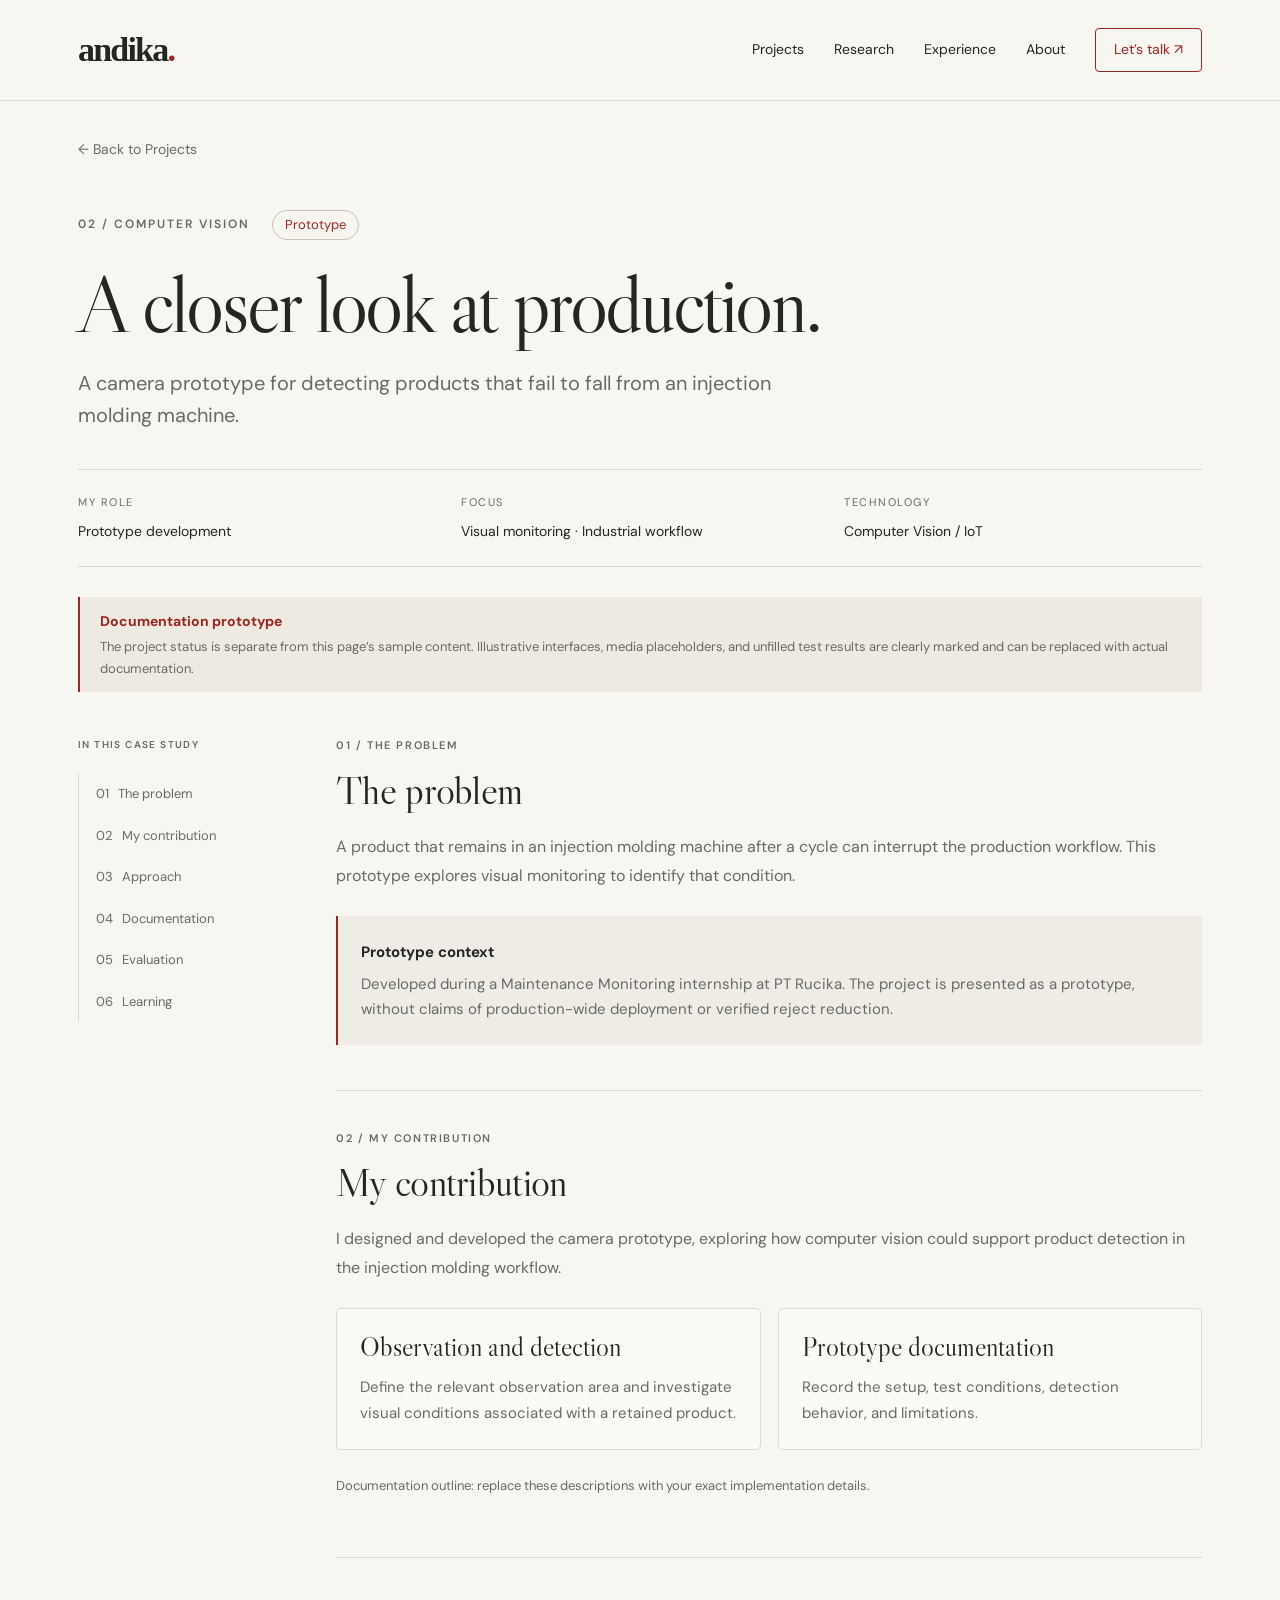
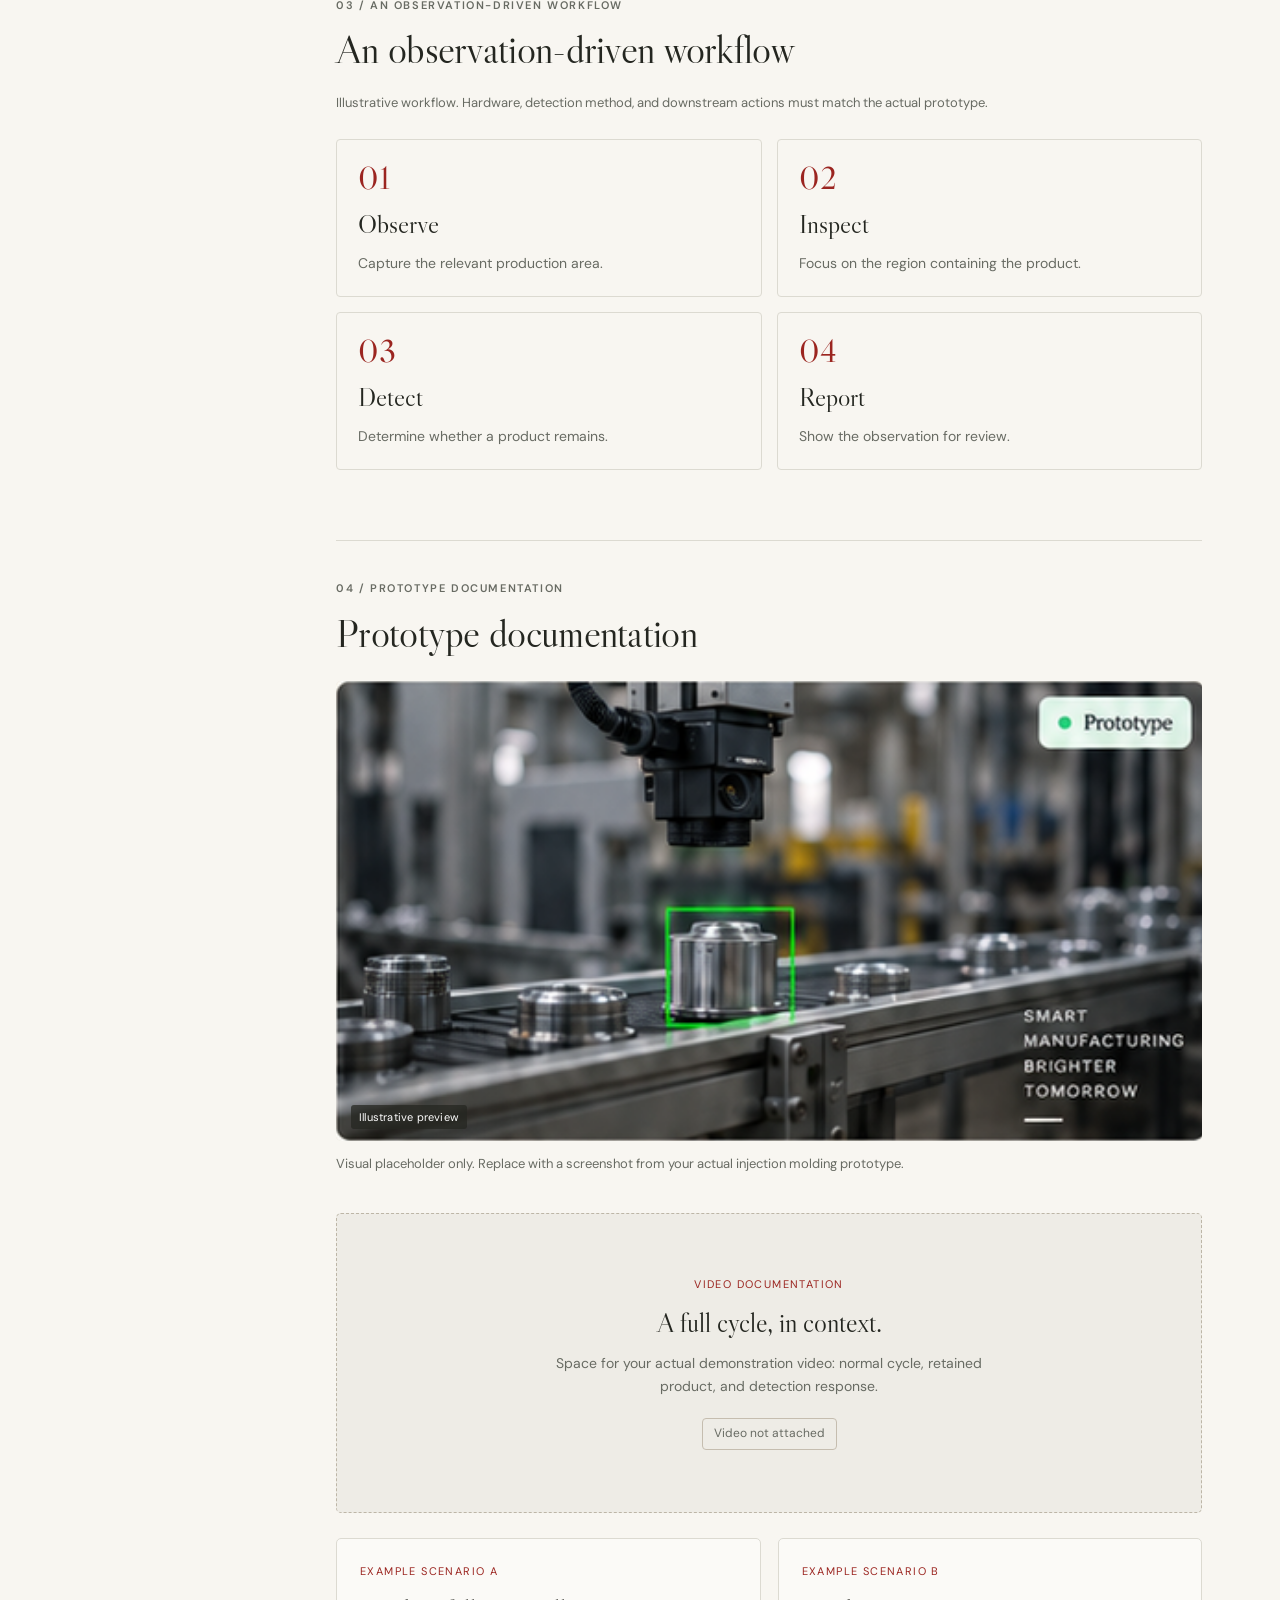
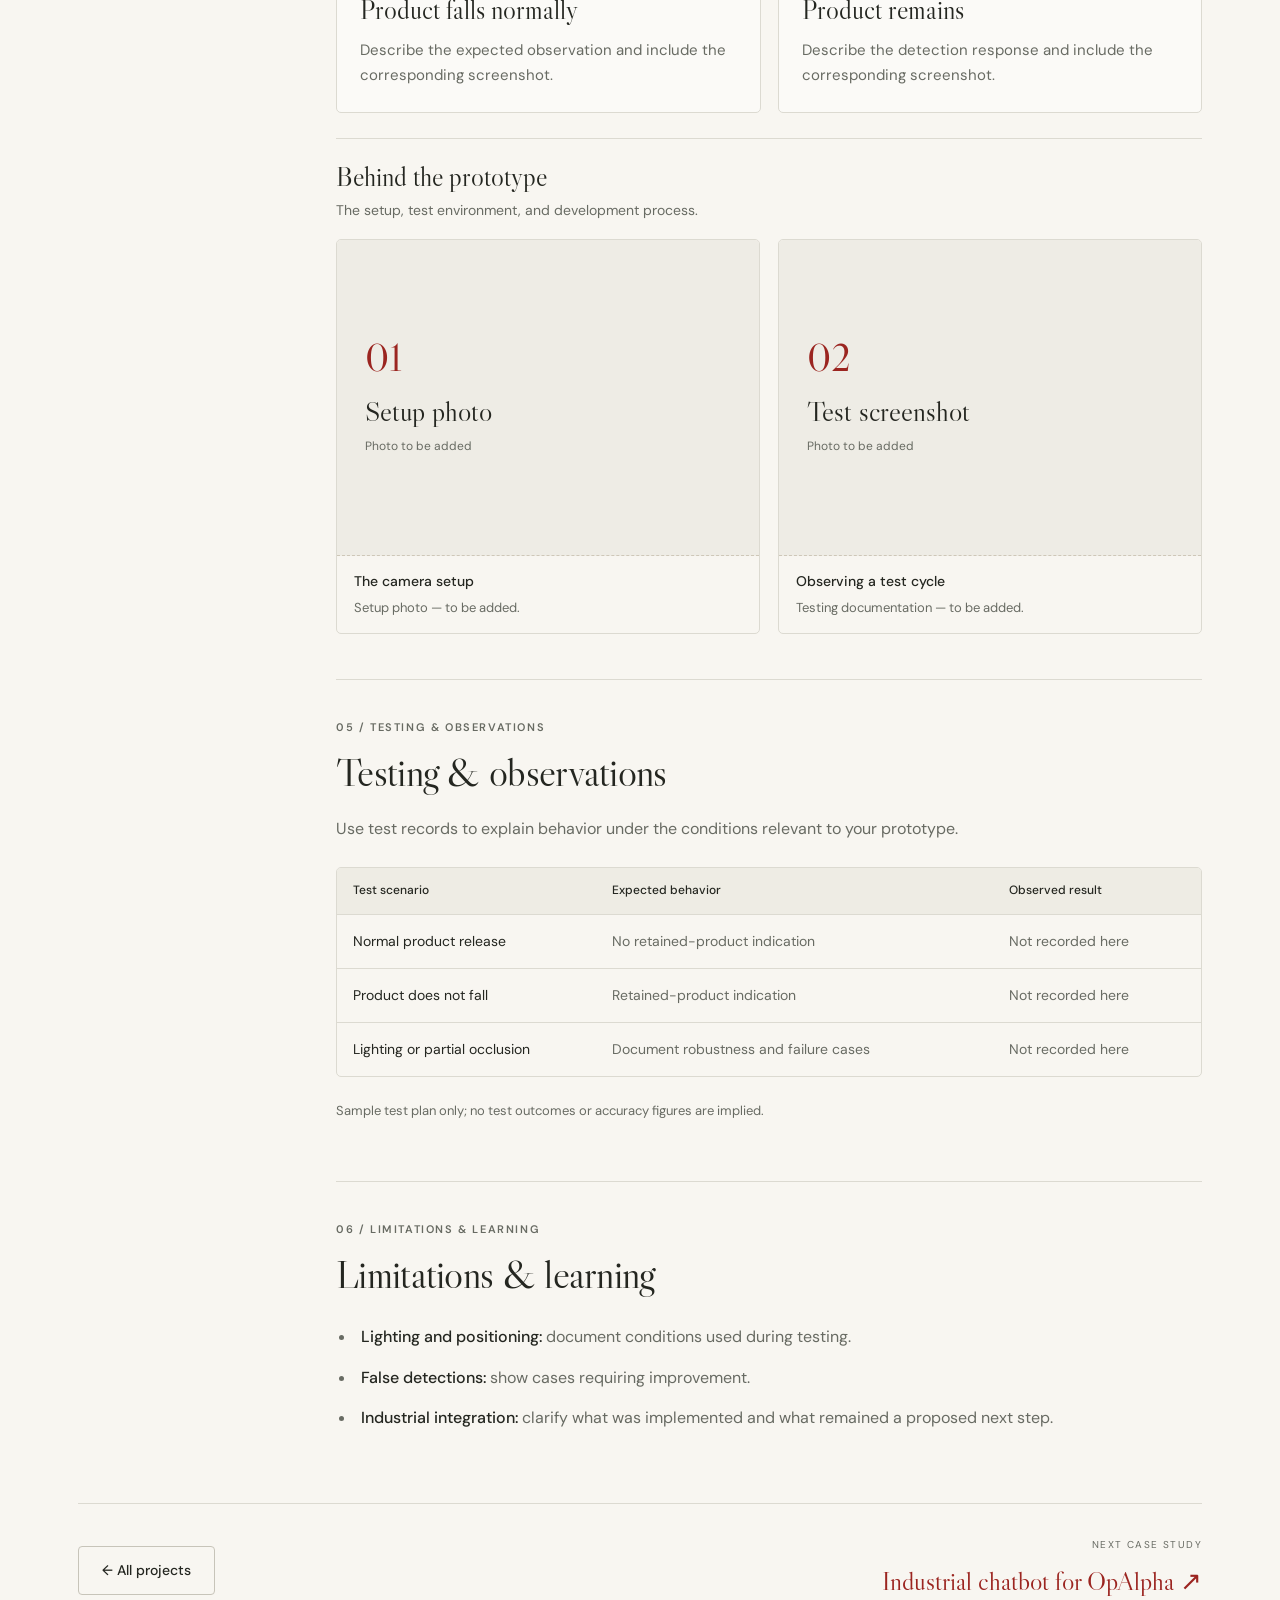
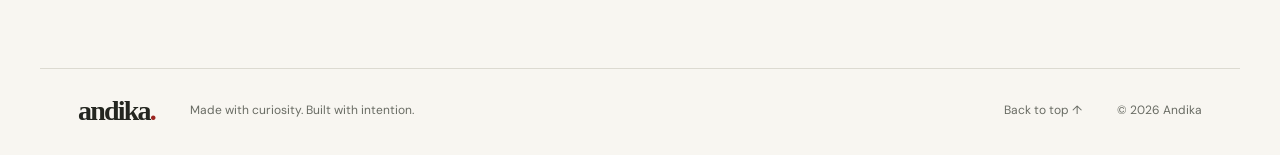
==== commit a164521b: "add project detail" ====
--- a/projects/injection-molding-vision/index.html
+++ b/projects/injection-molding-vision/index.html
@@ -10,9 +10,12 @@
     <meta name="theme-color" content="#f8f6f1">
     <link rel="icon" type="image/svg+xml"
         href="data:image/svg+xml,%3Csvg xmlns='http://www.w3.org/2000/svg' viewBox='0 0 40 40'%3E%3Crect width='40' height='40' rx='8' fill='%239b2520'/%3E%3Ctext x='10' y='30' font-family='Georgia' font-size='34' fill='%23fff'%3Ea%3C/text%3E%3C/svg%3E">
-    <link rel="stylesheet" href="../../styles.css">
-    <link rel="stylesheet" href="../../case-study.css">
-    <script src="../../app.js" defer></script>
+    <link rel="stylesheet" href="../../styles.css?v=photos-1">
+    <link rel="stylesheet" href="../../case-study.css?v=photos-1">
+    <script src="../../app.js?v=photos-1" defer></script>
+    <link rel="stylesheet" href="../../photo-gallery.css?v=photos-1">
+    <script src="../../media-config.js?v=photos-1" defer></script>
+    <script src="../../photo-gallery.js?v=photos-1" defer></script>
 </head>
 
 <body><a class="skip" href="#main">Skip to content</a>
@@ -144,6 +147,7 @@
                             <p>Describe the detection response and include the corresponding screenshot.</p>
                         </article>
                     </div>
+                    <div class="photo-gallery" data-photo-gallery="project-vision"><noscript>Enable JavaScript to view photo documentation.</noscript></div>
                 </section>
                 <section class="case-section" id="evaluation">
                     <div class="eyebrow">05 / TESTING & OBSERVATIONS</div>
--- a/styles.css
+++ b/styles.css
@@ -520,8 +520,8 @@
 
 .featured {
     display: grid;
-    grid-template-columns: 1.2fr 1fr;
-    min-height: 370px;
+    grid-template-columns: 380px 1fr;
+    min-height: 310px;
 }
 
 .project-art {
@@ -532,6 +532,13 @@
 
 .featured .project-art {
     min-height: 100%;
+}
+
+.project-art > .thumbnail {
+    display: block;
+    width: 100%;
+    height: 100%;
+    object-fit: cover;
 }
 
 .image-window {
@@ -597,7 +604,7 @@
 }
 
 .featured .project-content {
-    padding: 40px;
+    padding: 32px 36px;
     display: flex;
     flex-direction: column;
     align-items: flex-start;
@@ -616,9 +623,9 @@
 }
 
 .featured h3 {
-    font-size: 52px;
-    line-height: 0.99;
-    margin: 18px 0;
+    font-size: 42px;
+    line-height: 1.05;
+    margin: 14px 0 12px;
 }
 
 .project p {
@@ -1080,20 +1087,19 @@
 
 .about-grid {
     display: grid;
-    grid-template-columns: 0.9fr 1.3fr;
-    gap: 65px;
-}
-
-.about-grid h2 {
-    font-size: 60px;
-    letter-spacing: -1.3px;
-    margin-top: 22px;
+    grid-template-columns: 320px 1fr;
+    gap: 55px;
+    align-items: start;
 }
 
 .about-copy > p {
     font-size: 16px;
     color: var(--muted);
     margin-bottom: 17px;
+}
+
+.about-copy > p:first-child {
+    margin-top: 0;
 }
 
 .about-copy strong {
@@ -1294,7 +1300,7 @@
     }
 
     .featured {
-        grid-template-columns: 1fr 1fr;
+        grid-template-columns: 320px 1fr;
     }
 
     .featured .project-content {
@@ -1302,7 +1308,7 @@
     }
 
     .featured h3 {
-        font-size: 45px;
+        font-size: 38px;
     }
 
     .project-grid .project-art,
@@ -1481,7 +1487,7 @@
     }
 
     .featured .project-art {
-        height: 250px;
+        height: 210px;
         min-height: 0;
     }
 
--- a/case-study.css
+++ b/case-study.css
@@ -282,7 +282,17 @@
 }
 
 .prompt-result>.project-art {
-    min-height: 280px
+    min-height: 280px;
+    background: #ebe7df;
+}
+
+.prompt-result>.project-art>.actual-media {
+    display: block;
+    width: 100%;
+    height: 100%;
+    object-fit: cover;
+    object-position: center 25%;
+    border-radius: 0;
 }
 
 .prompt-result .story-window img {
@@ -609,7 +619,7 @@
     }
 
     .prompt-result>.project-art {
-        height: 290px
+        height: 290px;
     }
 
     .prompt-result .story-window {
@@ -722,7 +732,7 @@
     }
 
     .prompt-result>.project-art {
-        height: 235px
+        height: 235px;
     }
 
     .prompt-panel {
--- a/photo-gallery.css
+++ b/photo-gallery.css
@@ -0,0 +1,66 @@
+/* Photo additions are isolated from existing portfolio and card styles. */
+[data-photo-gallery][hidden], [data-photo-profile][hidden], .photo-viewer [hidden] { display: none !important; }
+.photo-gallery { margin-top: 25px; min-width: 0; }
+.photo-gallery-with-heading, .photo-gallery:has(.photo-gallery-heading) { padding-top: 22px; border-top: 1px solid var(--line); }
+.photo-gallery-heading { margin-bottom: 17px; }
+.photo-gallery .photo-gallery-heading h3 { font-family: var(--serif); font-size: 27px; font-weight: 400; color: var(--ink); line-height: 1.2; margin: 0 0 6px; }
+.photo-gallery .photo-gallery-heading p { font-size: 14px; color: var(--muted); line-height: 1.6; margin: 0; }
+.photo-grid { display: grid; grid-template-columns: repeat(2, minmax(0, 1fr)); gap: 18px; min-width: 0; }
+.photo-card { margin: 0; min-width: 0; overflow: hidden; background: var(--bg); border: 1px solid var(--line); border-radius: 5px; }
+.photo-frame { aspect-ratio: 4 / 3; position: relative; background: #eeece5; overflow: hidden; }
+.photo-placeholder { height: 100%; display: flex; flex-direction: column; align-items: flex-start; justify-content: center; padding: clamp(16px, 3vw, 28px); border-bottom: 1px dashed #cec7b8; }
+.photo-placeholder-number { font-family: var(--serif); font-size: 39px; line-height: 1; color: var(--red); margin-bottom: 19px; }
+.photo-placeholder-title { font-family: var(--serif); font-size: clamp(23px, 2.2vw, 28px); line-height: 1.12; color: var(--ink); }
+.photo-placeholder-note { font-size: 12px; color: var(--muted); margin-top: 10px; }
+.photo-open { display: block; width: 100%; height: 100%; padding: 0; margin: 0; border: 0; background: transparent; border-radius: 0; position: relative; }
+.photo-open:focus-visible { outline: 3px solid var(--red); outline-offset: -4px; }
+.photo-open:disabled { cursor: wait; }
+.gallery-photo { display: block; width: 100%; height: 100%; max-width: 100%; object-fit: cover; transition: transform .25s ease; }
+.photo-open:hover .gallery-photo { transform: scale(1.035); }
+.photo-enlarge { position: absolute; bottom: 12px; right: 12px; padding: 5px 10px; border-radius: 3px; background: rgba(248,246,241,.95); color: var(--red); font-size: 12px; }
+.photo-card .photo-caption { padding: 15px 17px; text-align: left; border: 0; }
+.photo-card .photo-caption strong { display: block; font-family: var(--sans); font-size: 14px; line-height: 1.45; font-weight: 500; color: var(--ink); }
+.photo-card .photo-caption p { font-size: 13px; line-height: 1.6; color: var(--muted); margin: 6px 0 0; }
+.profile-photo { margin-top: 0; max-width: 320px; width: 100%; }
+.profile-photo-card .photo-frame { aspect-ratio: 4 / 5; }
+.profile-photo-card .photo-placeholder { padding: 33px; }
+.profile-photo-card .photo-placeholder-number { font-size: 58px; }
+.profile-photo-card .photo-placeholder-title { font-size: 35px; }
+.photo-viewer { box-sizing: border-box; width: min(1060px, calc(100% - 32px)); max-width: none; max-height: calc(100dvh - 32px); margin: auto; padding: 24px; background: var(--bg); color: var(--ink); border: 1px solid var(--line); border-radius: 7px; overflow-y: auto; overscroll-behavior: contain; }
+.photo-viewer::backdrop { background: rgba(22,23,19,.86); }
+.photo-viewer-top { display: flex; justify-content: space-between; align-items: flex-start; gap: 22px; margin-bottom: 20px; }
+.photo-viewer-label { display: block; font-family: var(--sans); font-size: 11px; letter-spacing: 1.5px; color: var(--muted); margin-bottom: 8px; }
+.photo-viewer h2 { font-family: var(--serif); font-size: 32px; line-height: 1.15; font-weight: 400; margin: 0; }
+.photo-control { flex-shrink: 0; width: 44px; height: 44px; display: inline-flex; align-items: center; justify-content: center; font-family: var(--sans); font-size: 24px; line-height: 1; border: 1px solid #bfb8aa; border-radius: 50%; padding: 0; background: transparent; color: var(--red); }
+.photo-control:hover:not(:disabled) { background: #eee9df; }
+.photo-control:disabled { opacity: .35; cursor: default; }
+.photo-close { font-size: 31px; }
+.photo-control:focus-visible { outline: 2px solid var(--red); outline-offset: 3px; }
+.photo-viewer-stage { min-height: 160px; display: flex; align-items: center; justify-content: center; background: #eae7df; border-radius: 3px; }
+.photo-viewer-stage img { display: block; max-width: 100%; width: auto; height: auto; max-height: 62dvh; object-fit: contain; }
+.photo-viewer-error { padding: 40px 20px; color: var(--muted); font-size: 16px; text-align: center; }
+.photo-viewer-bottom { display: flex; align-items: center; justify-content: space-between; gap: 24px; margin-top: 19px; }
+.photo-viewer-bottom > p { font-size: 14px; line-height: 1.6; margin: 0; color: var(--muted); overflow-wrap: anywhere; }
+.photo-viewer-navigation { display: flex; gap: 12px; align-items: center; flex-shrink: 0; }
+.photo-viewer-count { min-width: 42px; font-size: 13px; text-align: center; color: var(--muted); }
+@media (max-width: 950px) {
+  .experience-detail .photo-grid { grid-template-columns: 1fr; }
+  .experience-detail .photo-card { max-width: 430px; }
+}
+@media (max-width: 650px) {
+  .photo-grid { grid-template-columns: 1fr; }
+  .photo-gallery { padding-top: 20px; margin-top: 22px; }
+  .photo-gallery .photo-gallery-heading h3 { font-size: 26px; }
+  .profile-photo { max-width: 320px; width: 100%; margin-top: 0; }
+  .photo-placeholder { padding: 27px; }
+  .photo-placeholder-title { font-size: 28px; }
+  .photo-viewer { padding: 16px; width: calc(100% - 20px); max-height: calc(100dvh - 20px); }
+  .photo-viewer h2 { font-size: 26px; }
+  .photo-viewer-stage img { max-height: 55dvh; }
+  .photo-viewer-bottom { align-items: flex-start; flex-direction: column; gap: 15px; }
+  .photo-viewer-navigation { align-self: center; }
+}
+@media (prefers-reduced-motion: reduce) {
+  .gallery-photo { transition: none; }
+  .photo-open:hover .gallery-photo { transform: none; }
+}
